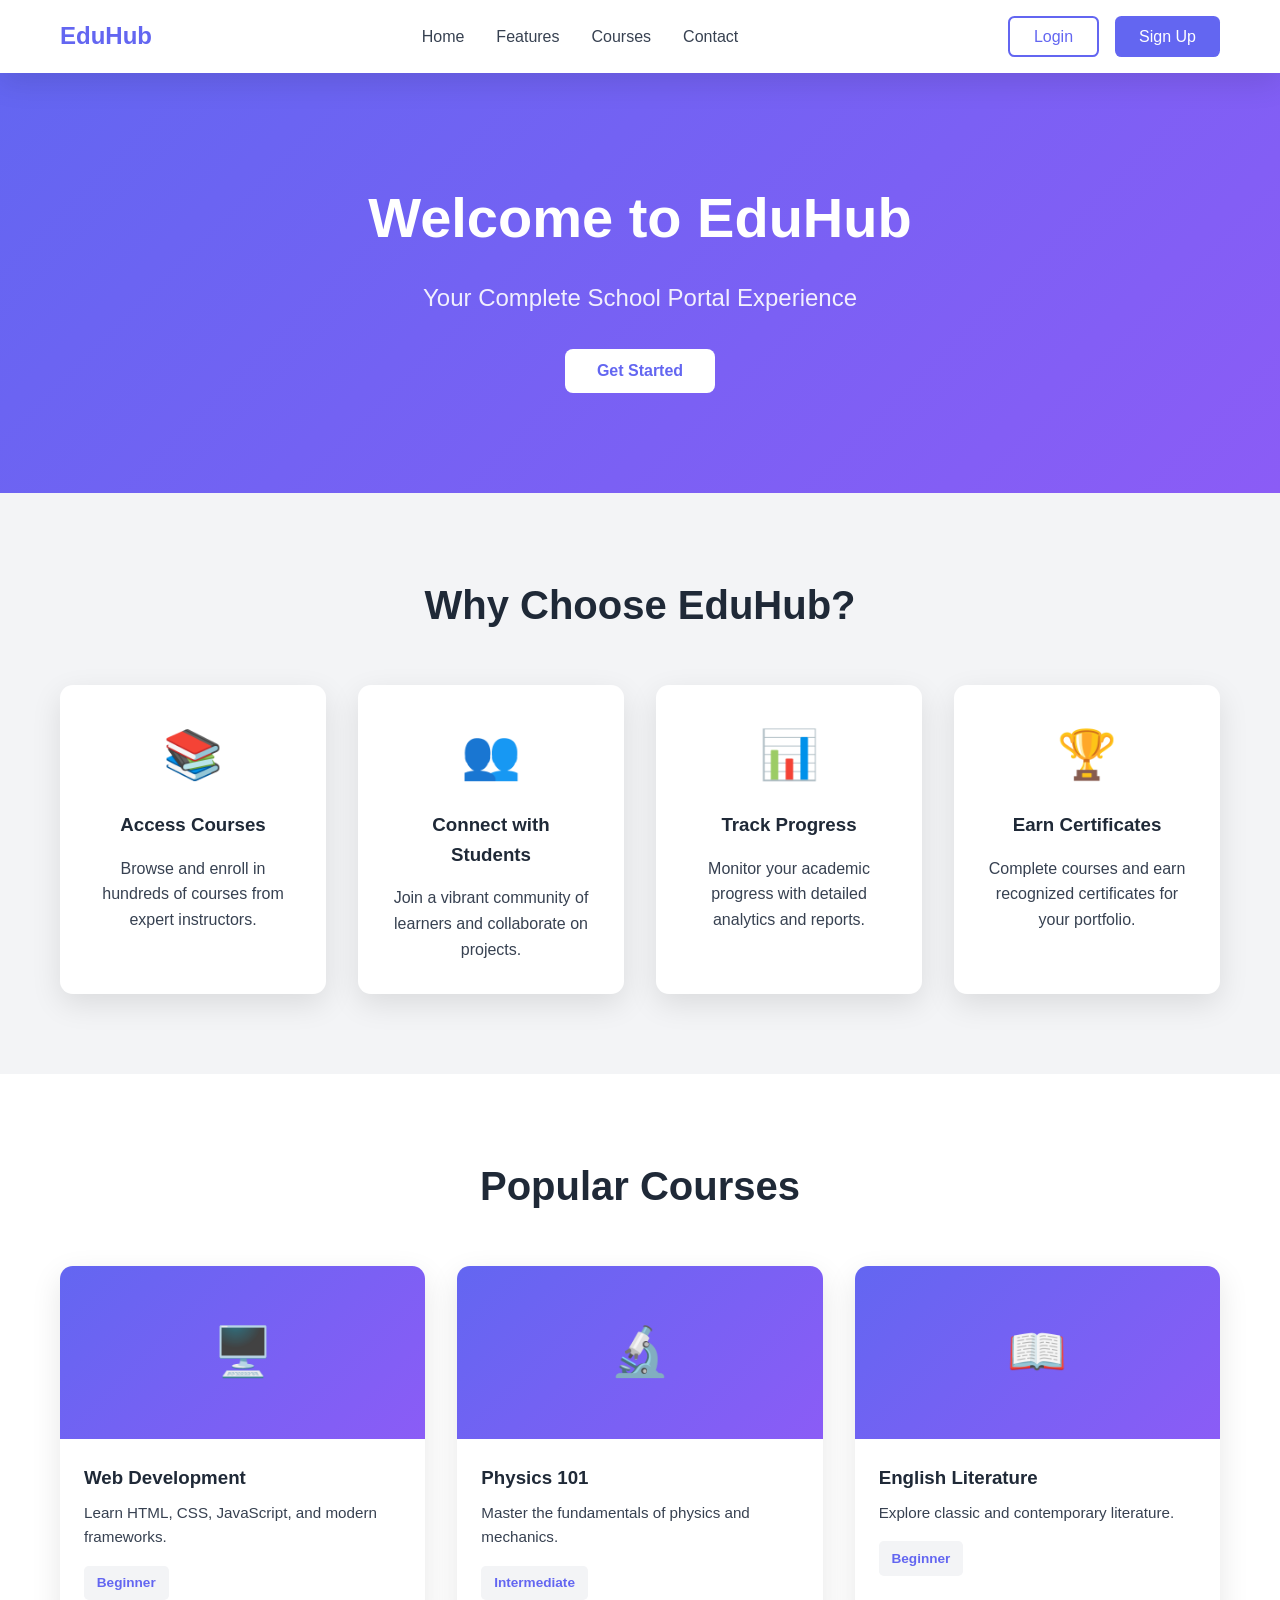
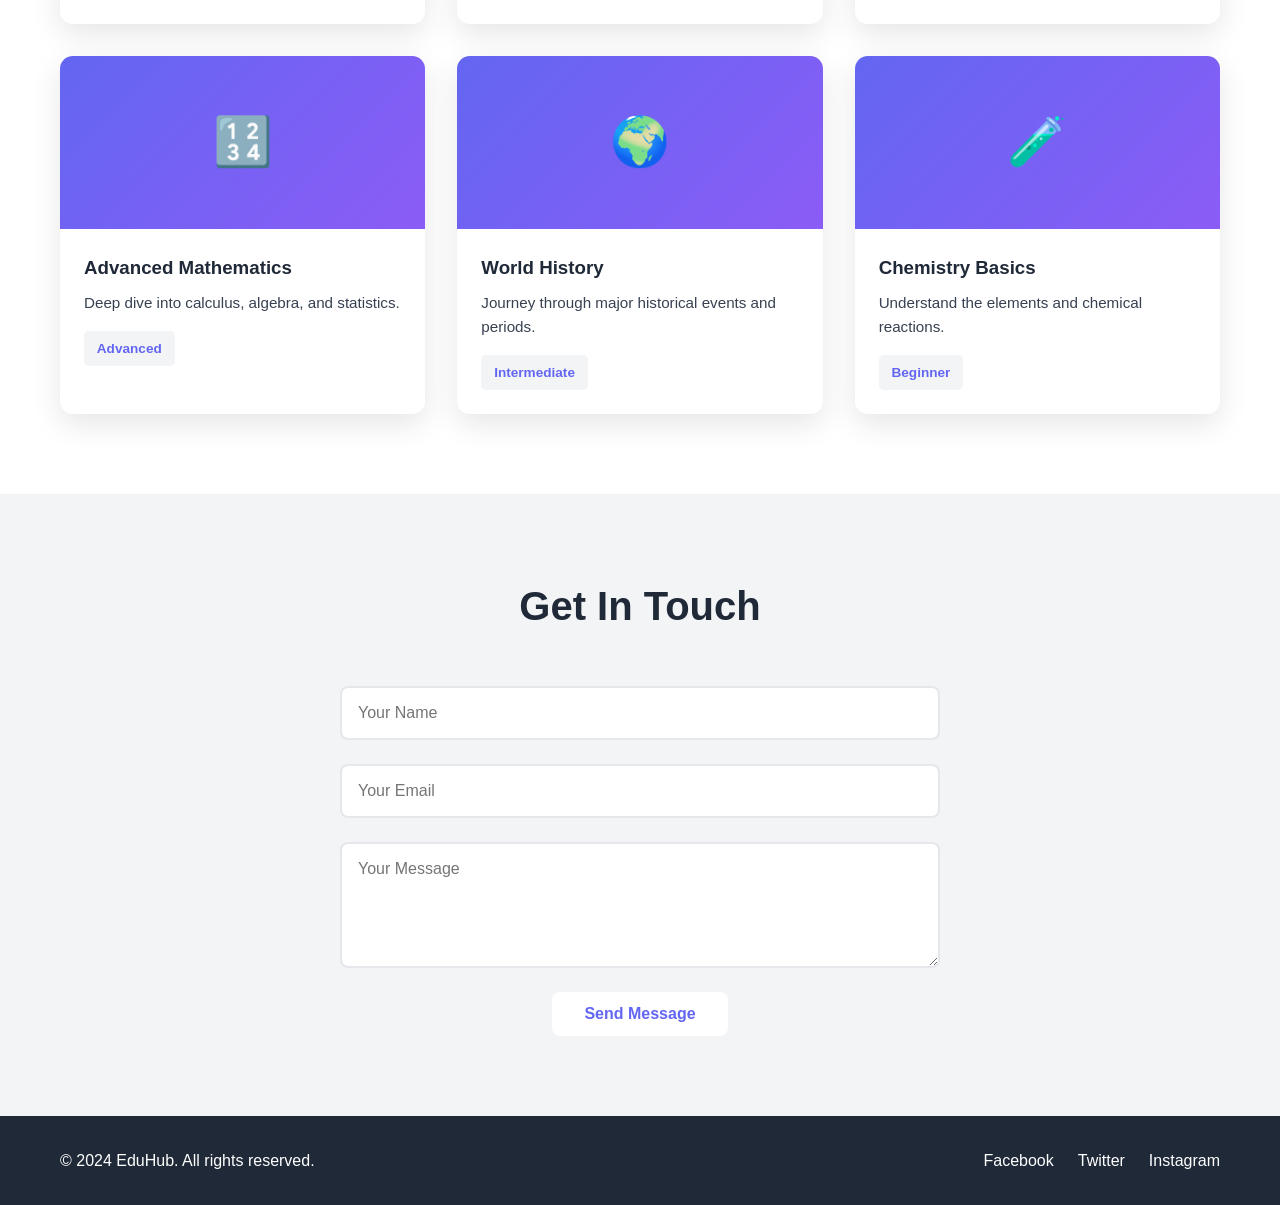
==== index.html @ 23c024c0 "Add school portal landing page with HTML, CSS, and documentation" ====
<!DOCTYPE html>
<html lang="en">
<head>
    <meta charset="UTF-8">
    <meta name="viewport" content="width=device-width, initial-scale=1.0">
    <title>EduHub - School Portal</title>
    <link rel="stylesheet" href="styles.css">
</head>
<body>
    <!-- Navigation -->
    <nav class="navbar">
        <div class="container">
            <div class="nav-brand">EduHub</div>
            <ul class="nav-links">
                <li><a href="#home">Home</a></li>
                <li><a href="#features">Features</a></li>
                <li><a href="#courses">Courses</a></li>
                <li><a href="#contact">Contact</a></li>
            </ul>
            <div class="nav-buttons">
                <button class="btn-login">Login</button>
                <button class="btn-signup">Sign Up</button>
            </div>
        </div>
    </nav>

    <!-- Hero Section -->
    <section id="home" class="hero">
        <div class="hero-content">
            <h1>Welcome to EduHub</h1>
            <p>Your Complete School Portal Experience</p>
            <button class="btn-primary">Get Started</button>
        </div>
    </section>

    <!-- Features Section -->
    <section id="features" class="features">
        <div class="container">
            <h2>Why Choose EduHub?</h2>
            <div class="features-grid">
                <div class="feature-card">
                    <div class="feature-icon">📚</div>
                    <h3>Access Courses</h3>
                    <p>Browse and enroll in hundreds of courses from expert instructors.</p>
                </div>
                <div class="feature-card">
                    <div class="feature-icon">👥</div>
                    <h3>Connect with Students</h3>
                    <p>Join a vibrant community of learners and collaborate on projects.</p>
                </div>
                <div class="feature-card">
                    <div class="feature-icon">📊</div>
                    <h3>Track Progress</h3>
                    <p>Monitor your academic progress with detailed analytics and reports.</p>
                </div>
                <div class="feature-card">
                    <div class="feature-icon">🏆</div>
                    <h3>Earn Certificates</h3>
                    <p>Complete courses and earn recognized certificates for your portfolio.</p>
                </div>
            </div>
        </div>
    </section>

    <!-- Courses Section -->
    <section id="courses" class="courses">
        <div class="container">
            <h2>Popular Courses</h2>
            <div class="courses-grid">
                <div class="course-card">
                    <div class="course-image">🖥️</div>
                    <h3>Web Development</h3>
                    <p>Learn HTML, CSS, JavaScript, and modern frameworks.</p>
                    <span class="course-badge">Beginner</span>
                </div>
                <div class="course-card">
                    <div class="course-image">🔬</div>
                    <h3>Physics 101</h3>
                    <p>Master the fundamentals of physics and mechanics.</p>
                    <span class="course-badge">Intermediate</span>
                </div>
                <div class="course-card">
                    <div class="course-image">📖</div>
                    <h3>English Literature</h3>
                    <p>Explore classic and contemporary literature.</p>
                    <span class="course-badge">Beginner</span>
                </div>
                <div class="course-card">
                    <div class="course-image">🔢</div>
                    <h3>Advanced Mathematics</h3>
                    <p>Deep dive into calculus, algebra, and statistics.</p>
                    <span class="course-badge">Advanced</span>
                </div>
                <div class="course-card">
                    <div class="course-image">🌍</div>
                    <h3>World History</h3>
                    <p>Journey through major historical events and periods.</p>
                    <span class="course-badge">Intermediate</span>
                </div>
                <div class="course-card">
                    <div class="course-image">🧪</div>
                    <h3>Chemistry Basics</h3>
                    <p>Understand the elements and chemical reactions.</p>
                    <span class="course-badge">Beginner</span>
                </div>
            </div>
        </div>
    </section>

    <!-- Contact Section -->
    <section id="contact" class="contact">
        <div class="container">
            <h2>Get In Touch</h2>
            <form class="contact-form">
                <input type="text" placeholder="Your Name" required>
                <input type="email" placeholder="Your Email" required>
                <textarea placeholder="Your Message" rows="5" required></textarea>
                <button type="submit" class="btn-primary">Send Message</button>
            </form>
        </div>
    </section>

    <!-- Footer -->
    <footer class="footer">
        <div class="container">
            <p>&copy; 2024 EduHub. All rights reserved.</p>
            <div class="social-links">
                <a href="#">Facebook</a>
                <a href="#">Twitter</a>
                <a href="#">Instagram</a>
            </div>
        </div>
    </footer>

    <script src="script.js"></script>
</body>
</html>
---- styles.css ----
* {
    margin: 0;
    padding: 0;
    box-sizing: border-box;
}

:root {
    --primary-color: #6366f1;
    --secondary-color: #8b5cf6;
    --dark-color: #1f2937;
    --light-color: #f3f4f6;
    --text-color: #374151;
    --border-color: #e5e7eb;
    --shadow: 0 10px 30px rgba(0, 0, 0, 0.1);
}

body {
    font-family: 'Segoe UI', Tahoma, Geneva, Verdana, sans-serif;
    line-height: 1.6;
    color: var(--text-color);
}

.container {
    max-width: 1200px;
    margin: 0 auto;
    padding: 0 20px;
}

/* Navigation */
.navbar {
    background: white;
    box-shadow: var(--shadow);
    position: sticky;
    top: 0;
    z-index: 100;
}

.navbar .container {
    display: flex;
    justify-content: space-between;
    align-items: center;
    padding: 1rem 20px;
}

.nav-brand {
    font-size: 1.5rem;
    font-weight: bold;
    color: var(--primary-color);
}

.nav-links {
    display: flex;
    list-style: none;
    gap: 2rem;
}

.nav-links a {
    text-decoration: none;
    color: var(--text-color);
    transition: color 0.3s;
}

.nav-links a:hover {
    color: var(--primary-color);
}

.nav-buttons {
    display: flex;
    gap: 1rem;
}

.btn-login, .btn-signup {
    padding: 0.6rem 1.5rem;
    border: none;
    border-radius: 0.4rem;
    cursor: pointer;
    font-size: 1rem;
    transition: all 0.3s;
}

.btn-login {
    background: transparent;
    color: var(--primary-color);
    border: 2px solid var(--primary-color);
}

.btn-login:hover {
    background: var(--primary-color);
    color: white;
}

.btn-signup {
    background: var(--primary-color);
    color: white;
}

.btn-signup:hover {
    background: var(--secondary-color);
}

/* Hero Section */
.hero {
    background: linear-gradient(135deg, var(--primary-color) 0%, var(--secondary-color) 100%);
    color: white;
    text-align: center;
    padding: 100px 20px;
}

.hero-content {
    max-width: 600px;
    margin: 0 auto;
}

.hero h1 {
    font-size: 3.5rem;
    margin-bottom: 1rem;
    font-weight: bold;
}

.hero p {
    font-size: 1.5rem;
    margin-bottom: 2rem;
    opacity: 0.9;
}

/* Buttons */
.btn-primary {
    background: white;
    color: var(--primary-color);
    padding: 0.8rem 2rem;
    border: none;
    border-radius: 0.5rem;
    font-size: 1rem;
    font-weight: bold;
    cursor: pointer;
    transition: all 0.3s;
}

.btn-primary:hover {
    transform: translateY(-3px);
    box-shadow: 0 10px 20px rgba(0, 0, 0, 0.2);
}

/* Features Section */
.features {
    padding: 80px 20px;
    background: var(--light-color);
}

.features h2 {
    text-align: center;
    font-size: 2.5rem;
    margin-bottom: 3rem;
    color: var(--dark-color);
}

.features-grid {
    display: grid;
    grid-template-columns: repeat(auto-fit, minmax(250px, 1fr));
    gap: 2rem;
}

.feature-card {
    background: white;
    padding: 2rem;
    border-radius: 0.8rem;
    text-align: center;
    box-shadow: var(--shadow);
    transition: transform 0.3s;
}

.feature-card:hover {
    transform: translateY(-10px);
}

.feature-icon {
    font-size: 3rem;
    margin-bottom: 1rem;
}

.feature-card h3 {
    margin-bottom: 1rem;
    color: var(--dark-color);
}

/* Courses Section */
.courses {
    padding: 80px 20px;
}

.courses h2 {
    text-align: center;
    font-size: 2.5rem;
    margin-bottom: 3rem;
    color: var(--dark-color);
}

.courses-grid {
    display: grid;
    grid-template-columns: repeat(auto-fit, minmax(280px, 1fr));
    gap: 2rem;
}

.course-card {
    background: white;
    border-radius: 0.8rem;
    overflow: hidden;
    box-shadow: var(--shadow);
    transition: all 0.3s;
}

.course-card:hover {
    transform: translateY(-10px);
    box-shadow: 0 20px 40px rgba(0, 0, 0, 0.15);
}

.course-image {
    background: linear-gradient(135deg, var(--primary-color) 0%, var(--secondary-color) 100%);
    color: white;
    font-size: 3rem;
    padding: 3rem;
    text-align: center;
}

.course-card h3 {
    padding: 1.5rem 1.5rem 0.5rem;
    color: var(--dark-color);
}

.course-card p {
    padding: 0 1.5rem;
    font-size: 0.95rem;
    margin-bottom: 1rem;
}

.course-badge {
    display: inline-block;
    margin: 0 1.5rem 1.5rem;
    padding: 0.4rem 0.8rem;
    background: var(--light-color);
    color: var(--primary-color);
    border-radius: 0.3rem;
    font-size: 0.85rem;
    font-weight: bold;
}

/* Contact Section */
.contact {
    padding: 80px 20px;
    background: var(--light-color);
}

.contact h2 {
    text-align: center;
    font-size: 2.5rem;
    margin-bottom: 3rem;
    color: var(--dark-color);
}

.contact-form {
    max-width: 600px;
    margin: 0 auto;
    display: flex;
    flex-direction: column;
    gap: 1.5rem;
}

.contact-form input,
.contact-form textarea {
    padding: 1rem;
    border: 2px solid var(--border-color);
    border-radius: 0.5rem;
    font-family: inherit;
    font-size: 1rem;
    transition: border-color 0.3s;
}

.contact-form input:focus,
.contact-form textarea:focus {
    outline: none;
    border-color: var(--primary-color);
}

.contact-form button {
    align-self: center;
}

/* Footer */
.footer {
    background: var(--dark-color);
    color: white;
    padding: 2rem 20px;
    text-align: center;
}

.footer .container {
    display: flex;
    justify-content: space-between;
    align-items: center;
    flex-wrap: wrap;
    gap: 1rem;
}

.social-links {
    display: flex;
    gap: 1.5rem;
}

.social-links a {
    color: white;
    text-decoration: none;
    transition: color 0.3s;
}

.social-links a:hover {
    color: var(--primary-color);
}

/* Responsive Design */
@media (max-width: 768px) {
    .nav-links {
        gap: 1rem;
        font-size: 0.9rem;
    }

    .hero h1 {
        font-size: 2rem;
    }

    .hero p {
        font-size: 1.1rem;
    }

    .features h2,
    .courses h2,
    .contact h2 {
        font-size: 1.8rem;
    }

    .features-grid,
    .courses-grid {
        grid-template-columns: 1fr;
    }

    .footer .container {
        flex-direction: column;
    }
}

@media (max-width: 480px) {
    .nav-links {
        display: none;
    }

    .nav-buttons {
        flex-direction: column;
        gap: 0.5rem;
    }

    .btn-login,
    .btn-signup {
        padding: 0.5rem 1rem;
        font-size: 0.9rem;
    }

    .hero h1 {
        font-size: 1.5rem;
    }

    .hero p {
        font-size: 1rem;
    }

    .hero {
        padding: 50px 20px;
    }
}
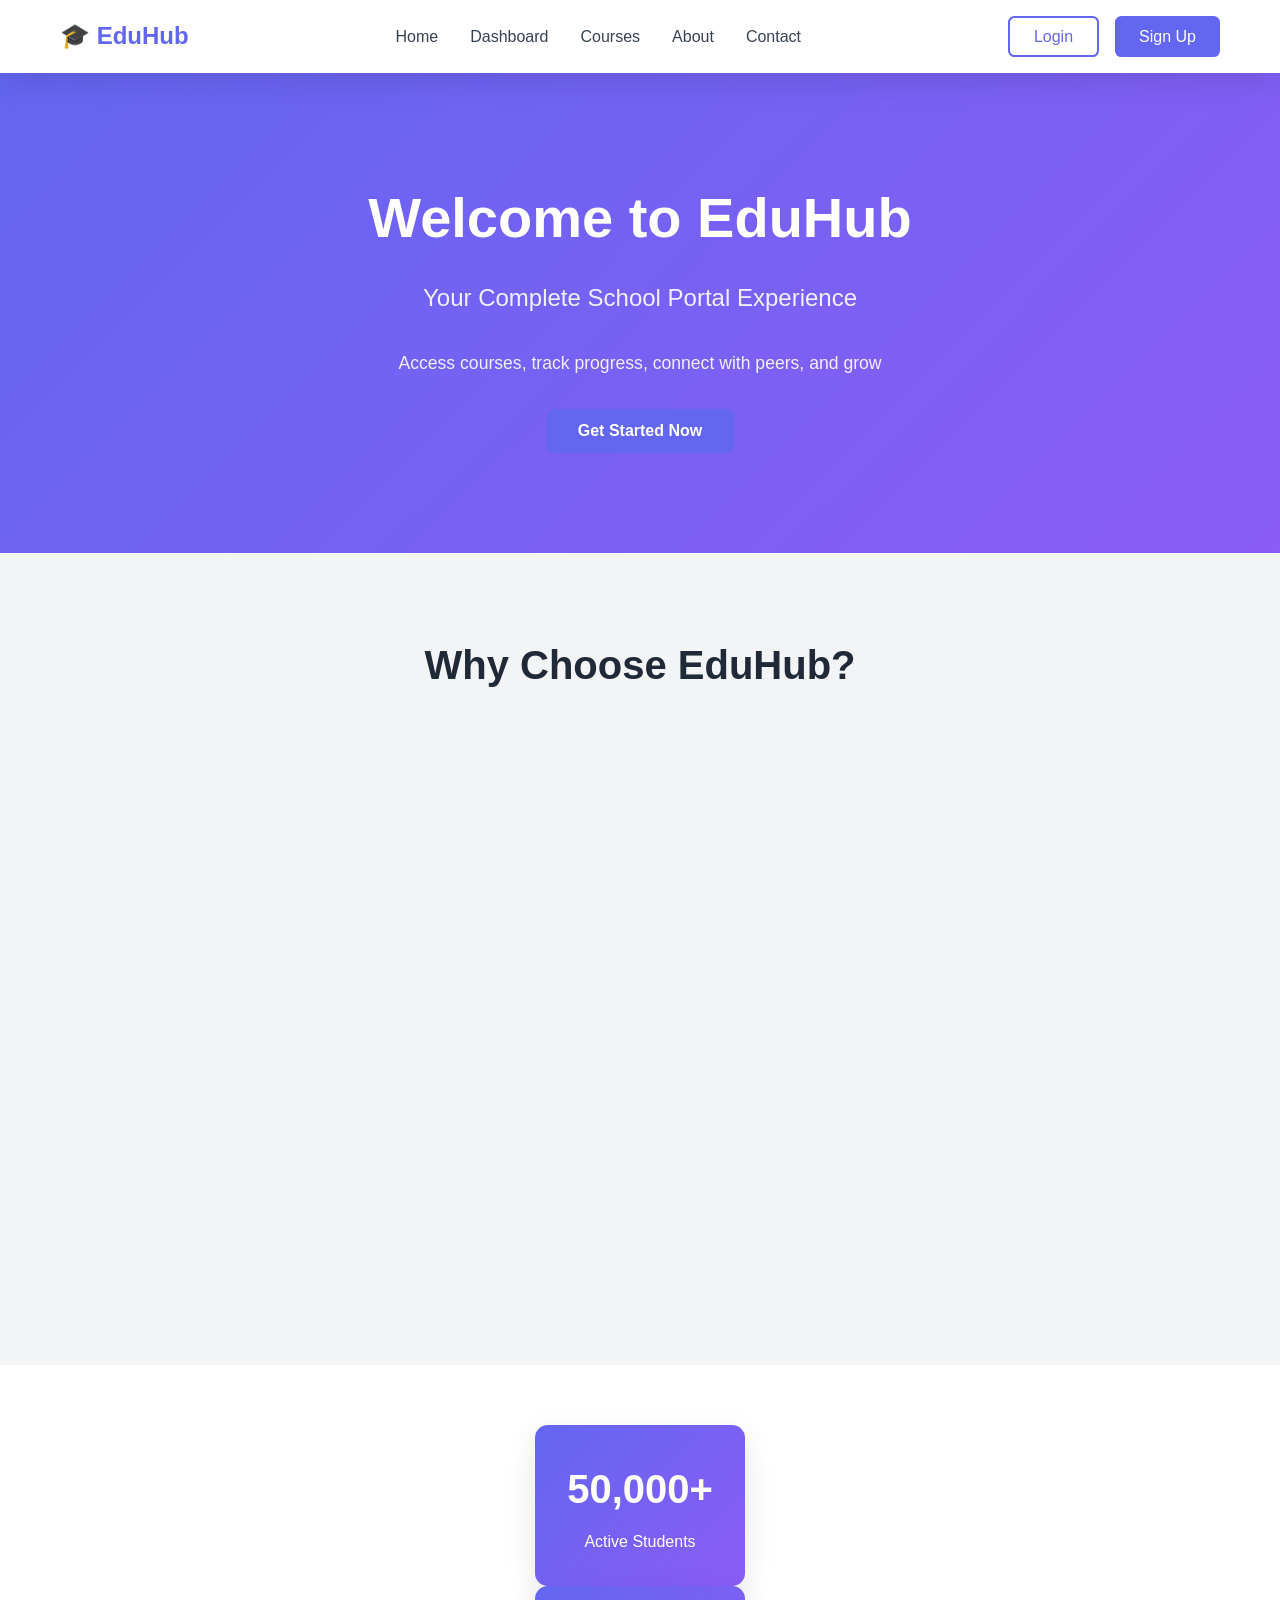
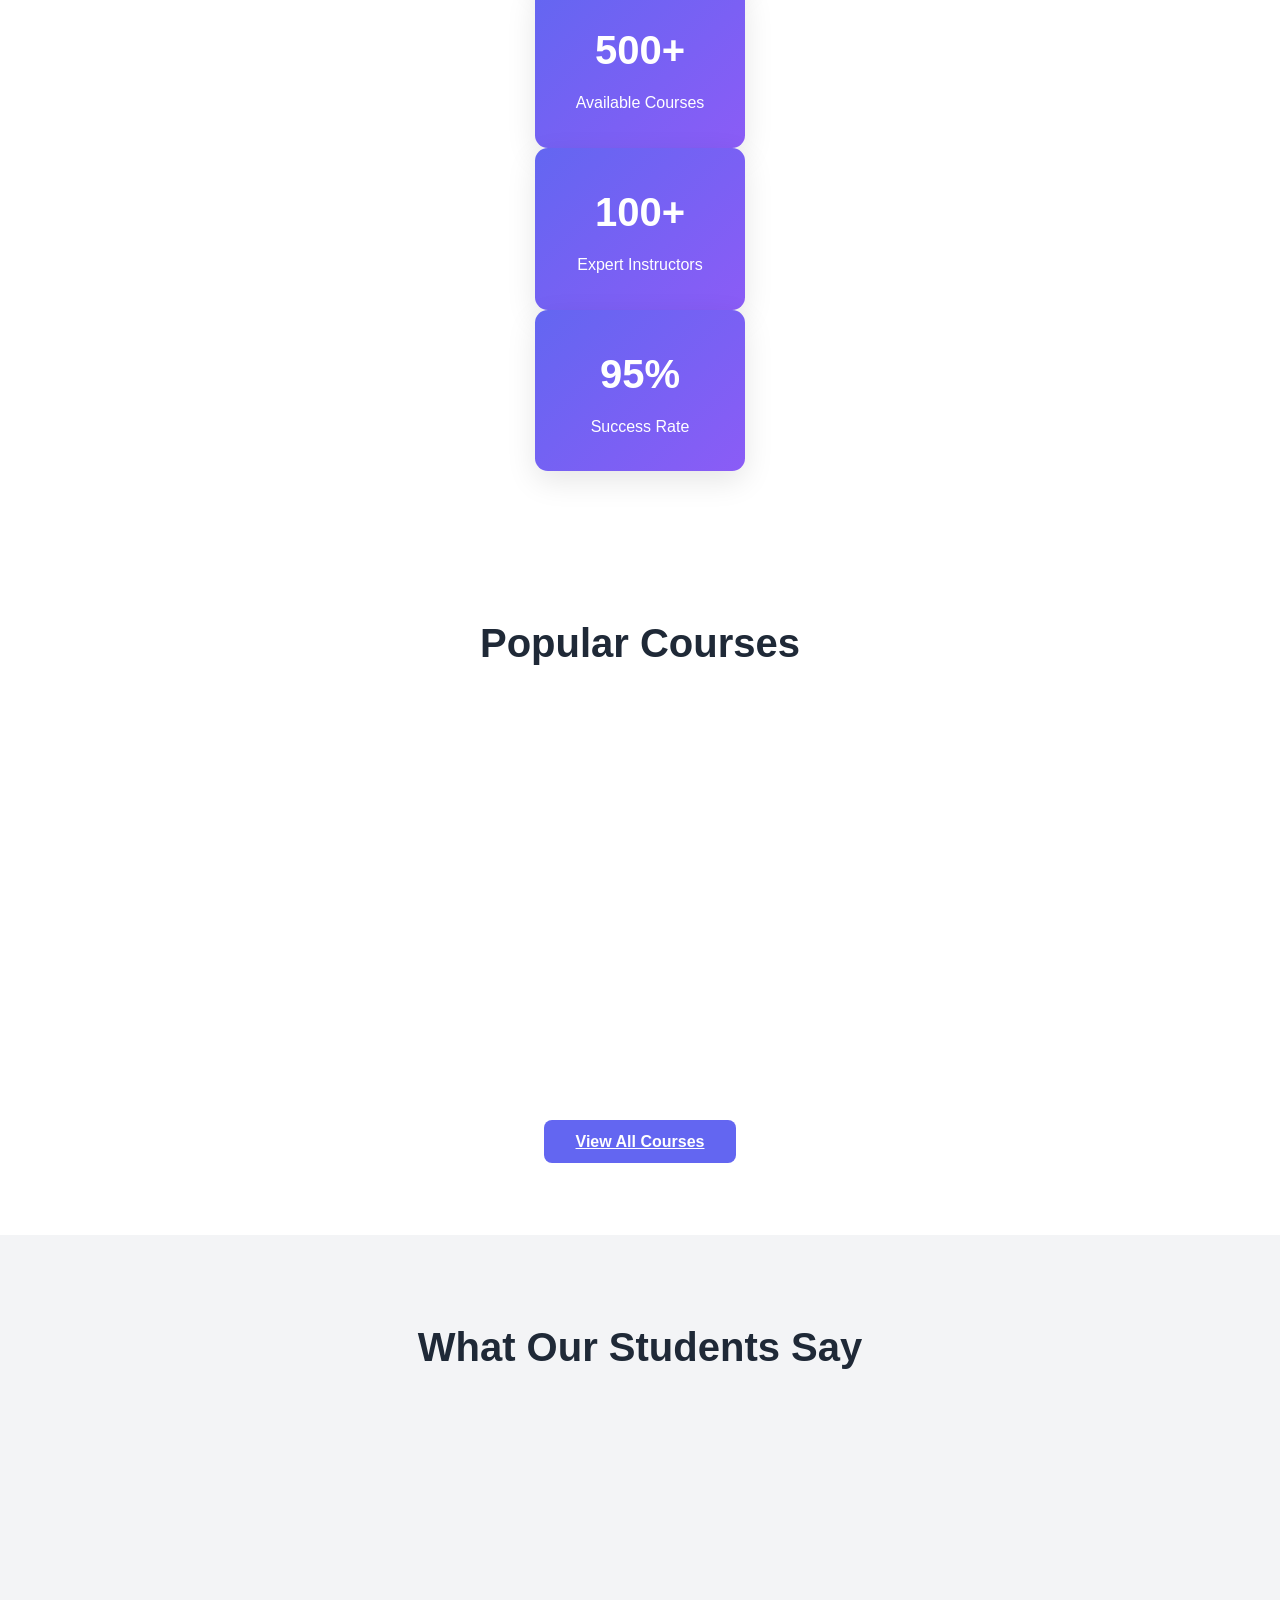
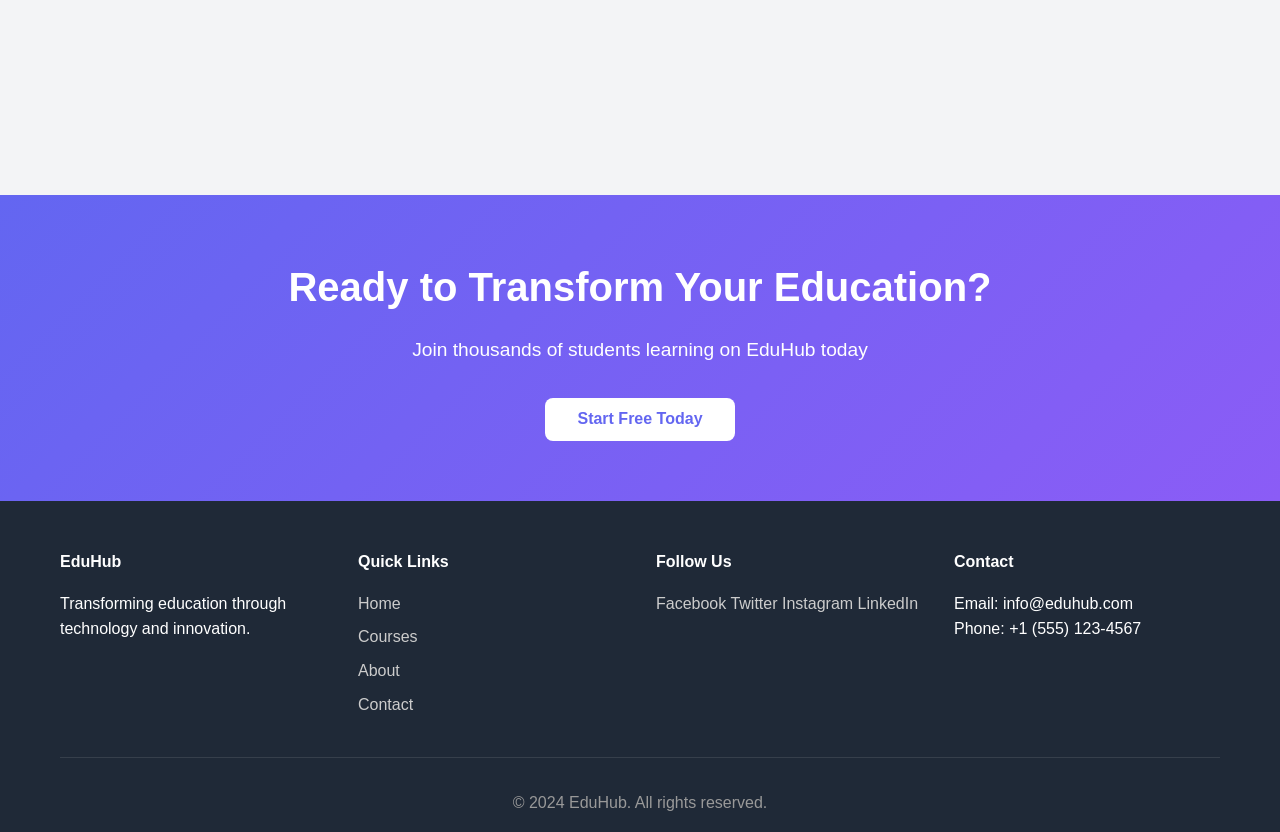
==== commit 5273ea8b: "Complete school portal system with all pages and features" ====
--- a/index.html
+++ b/index.html
@@ -3,54 +3,56 @@
 <head>
     <meta charset="UTF-8">
     <meta name="viewport" content="width=device-width, initial-scale=1.0">
-    <title>EduHub - School Portal</title>
+    <title>EduHub - Complete School Portal</title>
     <link rel="stylesheet" href="styles.css">
 </head>
 <body>
     <!-- Navigation -->
     <nav class="navbar">
         <div class="container">
-            <div class="nav-brand">EduHub</div>
+            <div class="nav-brand">🎓 EduHub</div>
             <ul class="nav-links">
-                <li><a href="#home">Home</a></li>
-                <li><a href="#features">Features</a></li>
-                <li><a href="#courses">Courses</a></li>
-                <li><a href="#contact">Contact</a></li>
+                <li><a href="index.html">Home</a></li>
+                <li><a href="dashboard.html">Dashboard</a></li>
+                <li><a href="courses.html">Courses</a></li>
+                <li><a href="about.html">About</a></li>
+                <li><a href="contact.html">Contact</a></li>
             </ul>
             <div class="nav-buttons">
-                <button class="btn-login">Login</button>
-                <button class="btn-signup">Sign Up</button>
+                <button class="btn-login" onclick="openModal('loginModal')">Login</button>
+                <button class="btn-signup" onclick="openModal('signupModal')">Sign Up</button>
             </div>
         </div>
     </nav>
 
     <!-- Hero Section -->
-    <section id="home" class="hero">
+    <section class="hero">
         <div class="hero-content">
             <h1>Welcome to EduHub</h1>
             <p>Your Complete School Portal Experience</p>
-            <button class="btn-primary">Get Started</button>
+            <p class="hero-subtitle">Access courses, track progress, connect with peers, and grow</p>
+            <button class="btn-primary" onclick="openModal('signupModal')">Get Started Now</button>
         </div>
     </section>
 
     <!-- Features Section -->
-    <section id="features" class="features">
+    <section class="features">
         <div class="container">
             <h2>Why Choose EduHub?</h2>
             <div class="features-grid">
                 <div class="feature-card">
                     <div class="feature-icon">📚</div>
-                    <h3>Access Courses</h3>
-                    <p>Browse and enroll in hundreds of courses from expert instructors.</p>
+                    <h3>Extensive Courses</h3>
+                    <p>Access 500+ courses from expert instructors across all subjects.</p>
                 </div>
                 <div class="feature-card">
                     <div class="feature-icon">👥</div>
-                    <h3>Connect with Students</h3>
-                    <p>Join a vibrant community of learners and collaborate on projects.</p>
+                    <h3>Community Learning</h3>
+                    <p>Connect with thousands of students and collaborate on projects.</p>
                 </div>
                 <div class="feature-card">
                     <div class="feature-icon">📊</div>
-                    <h3>Track Progress</h3>
+                    <h3>Progress Tracking</h3>
                     <p>Monitor your academic progress with detailed analytics and reports.</p>
                 </div>
                 <div class="feature-card">
@@ -58,79 +60,209 @@
                     <h3>Earn Certificates</h3>
                     <p>Complete courses and earn recognized certificates for your portfolio.</p>
                 </div>
-            </div>
-        </div>
-    </section>
-
-    <!-- Courses Section -->
-    <section id="courses" class="courses">
+                <div class="feature-card">
+                    <div class="feature-icon">⏰</div>
+                    <h3>Flexible Schedule</h3>
+                    <p>Learn at your own pace with 24/7 access to all materials.</p>
+                </div>
+                <div class="feature-card">
+                    <div class="feature-icon">🎯</div>
+                    <h3>Personalized Path</h3>
+                    <p>AI-powered recommendations based on your learning goals.</p>
+                </div>
+            </div>
+        </div>
+    </section>
+
+    <!-- Stats Section -->
+    <section class="stats">
+        <div class="container">
+            <div class="stat-card">
+                <h3>50,000+</h3>
+                <p>Active Students</p>
+            </div>
+            <div class="stat-card">
+                <h3>500+</h3>
+                <p>Available Courses</p>
+            </div>
+            <div class="stat-card">
+                <h3>100+</h3>
+                <p>Expert Instructors</p>
+            </div>
+            <div class="stat-card">
+                <h3>95%</h3>
+                <p>Success Rate</p>
+            </div>
+        </div>
+    </section>
+
+    <!-- Popular Courses Preview -->
+    <section class="courses-preview">
         <div class="container">
             <h2>Popular Courses</h2>
             <div class="courses-grid">
                 <div class="course-card">
                     <div class="course-image">🖥️</div>
                     <h3>Web Development</h3>
-                    <p>Learn HTML, CSS, JavaScript, and modern frameworks.</p>
-                    <span class="course-badge">Beginner</span>
+                    <p>Learn HTML, CSS, JavaScript, React, and Node.js</p>
+                    <div class="course-footer">
+                        <span class="course-badge">Beginner</span>
+                        <span class="course-students">2.5k students</span>
+                    </div>
                 </div>
                 <div class="course-card">
                     <div class="course-image">🔬</div>
                     <h3>Physics 101</h3>
-                    <p>Master the fundamentals of physics and mechanics.</p>
-                    <span class="course-badge">Intermediate</span>
+                    <p>Master fundamentals of physics and mechanics</p>
+                    <div class="course-footer">
+                        <span class="course-badge">Intermediate</span>
+                        <span class="course-students">1.8k students</span>
+                    </div>
                 </div>
                 <div class="course-card">
                     <div class="course-image">📖</div>
                     <h3>English Literature</h3>
-                    <p>Explore classic and contemporary literature.</p>
-                    <span class="course-badge">Beginner</span>
+                    <p>Explore classic and contemporary literature</p>
+                    <div class="course-footer">
+                        <span class="course-badge">Beginner</span>
+                        <span class="course-students">3.2k students</span>
+                    </div>
                 </div>
                 <div class="course-card">
                     <div class="course-image">🔢</div>
                     <h3>Advanced Mathematics</h3>
-                    <p>Deep dive into calculus, algebra, and statistics.</p>
-                    <span class="course-badge">Advanced</span>
-                </div>
-                <div class="course-card">
-                    <div class="course-image">🌍</div>
-                    <h3>World History</h3>
-                    <p>Journey through major historical events and periods.</p>
-                    <span class="course-badge">Intermediate</span>
-                </div>
-                <div class="course-card">
-                    <div class="course-image">🧪</div>
-                    <h3>Chemistry Basics</h3>
-                    <p>Understand the elements and chemical reactions.</p>
-                    <span class="course-badge">Beginner</span>
-                </div>
-            </div>
-        </div>
-    </section>
-
-    <!-- Contact Section -->
-    <section id="contact" class="contact">
-        <div class="container">
-            <h2>Get In Touch</h2>
-            <form class="contact-form">
-                <input type="text" placeholder="Your Name" required>
-                <input type="email" placeholder="Your Email" required>
-                <textarea placeholder="Your Message" rows="5" required></textarea>
-                <button type="submit" class="btn-primary">Send Message</button>
-            </form>
+                    <p>Deep dive into calculus, algebra, and statistics</p>
+                    <div class="course-footer">
+                        <span class="course-badge">Advanced</span>
+                        <span class="course-students">1.2k students</span>
+                    </div>
+                </div>
+            </div>
+            <div class="text-center">
+                <a href="courses.html" class="btn-primary">View All Courses</a>
+            </div>
+        </div>
+    </section>
+
+    <!-- Testimonials -->
+    <section class="testimonials">
+        <div class="container">
+            <h2>What Our Students Say</h2>
+            <div class="testimonials-grid">
+                <div class="testimonial-card">
+                    <div class="stars">⭐⭐⭐⭐⭐</div>
+                    <p>"EduHub completely transformed my learning experience. The courses are comprehensive and the community is incredibly supportive!"</p>
+                    <div class="testimonial-author">
+                        <div class="author-avatar">👨‍🎓</div>
+                        <div>
+                            <h4>John Smith</h4>
+                            <p>Computer Science Student</p>
+                        </div>
+                    </div>
+                </div>
+                <div class="testimonial-card">
+                    <div class="stars">⭐⭐⭐⭐⭐</div>
+                    <p>"The instructors are experts in their field. I learned more in 3 months here than I did in a whole year elsewhere."</p>
+                    <div class="testimonial-author">
+                        <div class="author-avatar">👩‍🎓</div>
+                        <div>
+                            <h4>Sarah Johnson</h4>
+                            <p>Mathematics Student</p>
+                        </div>
+                    </div>
+                </div>
+                <div class="testimonial-card">
+                    <div class="stars">⭐⭐⭐⭐⭐</div>
+                    <p>"Best investment I made in my education. The certificate helped me get my dream job!"</p>
+                    <div class="testimonial-author">
+                        <div class="author-avatar">👨‍💼</div>
+                        <div>
+                            <h4>Mike Davis</h4>
+                            <p>Recent Graduate</p>
+                        </div>
+                    </div>
+                </div>
+            </div>
+        </div>
+    </section>
+
+    <!-- CTA Section -->
+    <section class="cta">
+        <div class="container">
+            <h2>Ready to Transform Your Education?</h2>
+            <p>Join thousands of students learning on EduHub today</p>
+            <button class="btn-primary" onclick="openModal('signupModal')">Start Free Today</button>
         </div>
     </section>
 
     <!-- Footer -->
     <footer class="footer">
         <div class="container">
-            <p>&copy; 2024 EduHub. All rights reserved.</p>
-            <div class="social-links">
-                <a href="#">Facebook</a>
-                <a href="#">Twitter</a>
-                <a href="#">Instagram</a>
+            <div class="footer-content">
+                <div class="footer-section">
+                    <h4>EduHub</h4>
+                    <p>Transforming education through technology and innovation.</p>
+                </div>
+                <div class="footer-section">
+                    <h4>Quick Links</h4>
+                    <ul>
+                        <li><a href="index.html">Home</a></li>
+                        <li><a href="courses.html">Courses</a></li>
+                        <li><a href="about.html">About</a></li>
+                        <li><a href="contact.html">Contact</a></li>
+                    </ul>
+                </div>
+                <div class="footer-section">
+                    <h4>Follow Us</h4>
+                    <div class="social-links">
+                        <a href="#">Facebook</a>
+                        <a href="#">Twitter</a>
+                        <a href="#">Instagram</a>
+                        <a href="#">LinkedIn</a>
+                    </div>
+                </div>
+                <div class="footer-section">
+                    <h4>Contact</h4>
+                    <p>Email: info@eduhub.com</p>
+                    <p>Phone: +1 (555) 123-4567</p>
+                </div>
+            </div>
+            <div class="footer-bottom">
+                <p>&copy; 2024 EduHub. All rights reserved.</p>
             </div>
         </div>
     </footer>
+
+    <!-- Login Modal -->
+    <div id="loginModal" class="modal">
+        <div class="modal-content">
+            <span class="close" onclick="closeModal('loginModal')">&times;</span>
+            <h2>Student Login</h2>
+            <form id="loginForm">
+                <input type="email" placeholder="Email Address" required>
+                <input type="password" placeholder="Password" required>
+                <button type="submit" class="btn-primary">Login</button>
+            </form>
+            <p>Don't have an account? <a href="#" onclick="switchModal('loginModal', 'signupModal')">Sign up here</a></p>
+        </div>
+    </div>
+
+    <!-- Signup Modal -->
+    <div id="signupModal" class="modal">
+        <div class="modal-content">
+            <span class="close" onclick="closeModal('signupModal')">&times;</span>
+            <h2>Create Your Account</h2>
+            <form id="signupForm">
+                <input type="text" placeholder="Full Name" required>
+                <input type="email" placeholder="Email Address" required>
+                <input type="password" placeholder="Password" required>
+                <input type="password" placeholder="Confirm Password" required>
+                <label><input type="checkbox" required> I agree to the Terms & Conditions</label>
+                <button type="submit" class="btn-primary">Sign Up</button>
+            </form>
+            <p>Already have an account? <a href="#" onclick="switchModal('signupModal', 'loginModal')">Login here</a></p>
+        </div>
+    </div>
 
     <script src="script.js"></script>
 </body>
--- a/styles.css
+++ b/styles.css
@@ -1,9 +1,3 @@
-* {
-    margin: 0;
-    padding: 0;
-    box-sizing: border-box;
-}
-
 :root {
     --primary-color: #6366f1;
     --secondary-color: #8b5cf6;
@@ -12,12 +6,22 @@
     --text-color: #374151;
     --border-color: #e5e7eb;
     --shadow: 0 10px 30px rgba(0, 0, 0, 0.1);
+    --success-color: #10b981;
+    --warning-color: #f59e0b;
+    --danger-color: #ef4444;
+}
+
+* {
+    margin: 0;
+    padding: 0;
+    box-sizing: border-box;
 }
 
 body {
     font-family: 'Segoe UI', Tahoma, Geneva, Verdana, sans-serif;
     line-height: 1.6;
     color: var(--text-color);
+    background: #ffffff;
 }
 
 .container {
@@ -26,6 +30,10 @@
     padding: 0 20px;
 }
 
+.text-center {
+    text-align: center;
+}
+
 /* Navigation */
 .navbar {
     background: white;
@@ -58,9 +66,11 @@
     text-decoration: none;
     color: var(--text-color);
     transition: color 0.3s;
-}
-
-.nav-links a:hover {
+    font-weight: 500;
+}
+
+.nav-links a:hover,
+.nav-links a.active {
     color: var(--primary-color);
 }
 
@@ -69,13 +79,14 @@
     gap: 1rem;
 }
 
-.btn-login, .btn-signup {
+.btn-login, .btn-signup, .btn-logout {
     padding: 0.6rem 1.5rem;
     border: none;
     border-radius: 0.4rem;
     cursor: pointer;
     font-size: 1rem;
     transition: all 0.3s;
+    font-weight: 500;
 }
 
 .btn-login {
@@ -89,44 +100,19 @@
     color: white;
 }
 
-.btn-signup {
+.btn-signup, .btn-logout {
     background: var(--primary-color);
     color: white;
 }
 
-.btn-signup:hover {
+.btn-signup:hover, .btn-logout:hover {
     background: var(--secondary-color);
-}
-
-/* Hero Section */
-.hero {
-    background: linear-gradient(135deg, var(--primary-color) 0%, var(--secondary-color) 100%);
-    color: white;
-    text-align: center;
-    padding: 100px 20px;
-}
-
-.hero-content {
-    max-width: 600px;
-    margin: 0 auto;
-}
-
-.hero h1 {
-    font-size: 3.5rem;
-    margin-bottom: 1rem;
-    font-weight: bold;
-}
-
-.hero p {
-    font-size: 1.5rem;
-    margin-bottom: 2rem;
-    opacity: 0.9;
 }
 
 /* Buttons */
 .btn-primary {
-    background: white;
-    color: var(--primary-color);
+    background: var(--primary-color);
+    color: white;
     padding: 0.8rem 2rem;
     border: none;
     border-radius: 0.5rem;
@@ -137,8 +123,56 @@
 }
 
 .btn-primary:hover {
+    background: var(--secondary-color);
     transform: translateY(-3px);
     box-shadow: 0 10px 20px rgba(0, 0, 0, 0.2);
+}
+
+.btn-secondary {
+    background: white;
+    color: var(--primary-color);
+    padding: 0.6rem 1.5rem;
+    border: 2px solid var(--primary-color);
+    border-radius: 0.5rem;
+    font-size: 0.95rem;
+    font-weight: 600;
+    cursor: pointer;
+    transition: all 0.3s;
+}
+
+.btn-secondary:hover {
+    background: var(--primary-color);
+    color: white;
+}
+
+/* Hero Section */
+.hero {
+    background: linear-gradient(135deg, var(--primary-color) 0%, var(--secondary-color) 100%);
+    color: white;
+    text-align: center;
+    padding: 100px 20px;
+}
+
+.hero-content {
+    max-width: 700px;
+    margin: 0 auto;
+}
+
+.hero h1 {
+    font-size: 3.5rem;
+    margin-bottom: 1rem;
+    font-weight: bold;
+}
+
+.hero p {
+    font-size: 1.5rem;
+    margin-bottom: 2rem;
+    opacity: 0.9;
+}
+
+.hero-subtitle {
+    font-size: 1.1rem !important;
+    margin-bottom: 2rem !important;
 }
 
 /* Features Section */
@@ -156,7 +190,7 @@
 
 .features-grid {
     display: grid;
-    grid-template-columns: repeat(auto-fit, minmax(250px, 1fr));
+    grid-template-columns: repeat(auto-fit, minmax(300px, 1fr));
     gap: 2rem;
 }
 
@@ -183,12 +217,35 @@
     color: var(--dark-color);
 }
 
+/* Stats Section */
+.stats {
+    padding: 60px 20px;
+    background: white;
+    display: grid;
+    grid-template-columns: repeat(auto-fit, minmax(200px, 1fr));
+    gap: 2rem;
+}
+
+.stat-card {
+    text-align: center;
+    padding: 2rem;
+    border-radius: 0.8rem;
+    background: linear-gradient(135deg, var(--primary-color) 0%, var(--secondary-color) 100%);
+    color: white;
+    box-shadow: var(--shadow);
+}
+
+.stat-card h3 {
+    font-size: 2.5rem;
+    margin-bottom: 0.5rem;
+}
+
 /* Courses Section */
-.courses {
+.courses-preview {
     padding: 80px 20px;
 }
 
-.courses h2 {
+.courses-preview h2 {
     text-align: center;
     font-size: 2.5rem;
     margin-bottom: 3rem;
@@ -197,8 +254,9 @@
 
 .courses-grid {
     display: grid;
-    grid-template-columns: repeat(auto-fit, minmax(280px, 1fr));
+    grid-template-columns: repeat(auto-fit, minmax(250px, 1fr));
     gap: 2rem;
+    margin-bottom: 3rem;
 }
 
 .course-card {
@@ -228,14 +286,19 @@
 }
 
 .course-card p {
-    padding: 0 1.5rem;
+    padding: 0 1.5rem 1rem;
     font-size: 0.95rem;
-    margin-bottom: 1rem;
+}
+
+.course-footer {
+    padding: 0 1.5rem 1.5rem;
+    display: flex;
+    justify-content: space-between;
+    align-items: center;
 }
 
 .course-badge {
     display: inline-block;
-    margin: 0 1.5rem 1.5rem;
     padding: 0.4rem 0.8rem;
     background: var(--light-color);
     color: var(--primary-color);
@@ -244,76 +307,951 @@
     font-weight: bold;
 }
 
-/* Contact Section */
-.contact {
+.course-students {
+    font-size: 0.85rem;
+    color: #999;
+}
+
+/* Testimonials */
+.testimonials {
     padding: 80px 20px;
     background: var(--light-color);
 }
 
-.contact h2 {
+.testimonials h2 {
     text-align: center;
     font-size: 2.5rem;
     margin-bottom: 3rem;
     color: var(--dark-color);
 }
 
-.contact-form {
-    max-width: 600px;
-    margin: 0 auto;
+.testimonials-grid {
+    display: grid;
+    grid-template-columns: repeat(auto-fit, minmax(300px, 1fr));
+    gap: 2rem;
+}
+
+.testimonial-card {
+    background: white;
+    padding: 2rem;
+    border-radius: 0.8rem;
+    box-shadow: var(--shadow);
+}
+
+.stars {
+    font-size: 1.2rem;
+    margin-bottom: 1rem;
+}
+
+.testimonial-card p {
+    margin-bottom: 1.5rem;
+    font-style: italic;
+}
+
+.testimonial-author {
+    display: flex;
+    align-items: center;
+    gap: 1rem;
+}
+
+.author-avatar {
+    font-size: 2rem;
+}
+
+.testimonial-author h4 {
+    margin: 0;
+    color: var(--dark-color);
+}
+
+.testimonial-author p {
+    margin: 0;
+    font-size: 0.85rem;
+    color: #999;
+    font-style: normal;
+}
+
+/* CTA Section */
+.cta {
+    background: linear-gradient(135deg, var(--primary-color) 0%, var(--secondary-color) 100%);
+    color: white;
+    text-align: center;
+    padding: 60px 20px;
+}
+
+.cta h2 {
+    font-size: 2.5rem;
+    margin-bottom: 1rem;
+}
+
+.cta p {
+    font-size: 1.2rem;
+    margin-bottom: 2rem;
+}
+
+.cta .btn-primary {
+    background: white;
+    color: var(--primary-color);
+}
+
+/* Page Header */
+.page-header {
+    background: linear-gradient(135deg, var(--primary-color) 0%, var(--secondary-color) 100%);
+    color: white;
+    text-align: center;
+    padding: 60px 20px;
+}
+
+.page-header h1 {
+    font-size: 3rem;
+    margin-bottom: 1rem;
+}
+
+/* Courses Page */
+.courses-section {
+    padding: 40px 20px;
+}
+
+.courses-wrapper {
+    display: grid;
+    grid-template-columns: 250px 1fr;
+    gap: 3rem;
+}
+
+.courses-filter {
+    background: white;
+    padding: 2rem;
+    border-radius: 0.8rem;
+    box-shadow: var(--shadow);
+    height: fit-content;
+    position: sticky;
+    top: 100px;
+}
+
+.courses-filter h3 {
+    margin-bottom: 1.5rem;
+    color: var(--dark-color);
+}
+
+.filter-group {
+    margin-bottom: 1.5rem;
+}
+
+.filter-group label {
+    display: block;
+    margin-bottom: 0.5rem;
+    font-weight: 600;
+    color: var(--dark-color);
+}
+
+.filter-options {
+    display: flex;
+    flex-direction: column;
+    gap: 0.5rem;
+}
+
+.filter-options label {
+    display: flex;
+    align-items: center;
+    gap: 0.5rem;
+    font-weight: normal;
+    cursor: pointer;
+}
+
+.filter-group select {
+    width: 100%;
+    padding: 0.6rem;
+    border: 1px solid var(--border-color);
+    border-radius: 0.4rem;
+    font-size: 1rem;
+}
+
+.filter-group input[type="range"] {
+    width: 100%;
+}
+
+.courses-main {
+}
+
+.courses-toolbar {
+    display: flex;
+    gap: 1rem;
+    margin-bottom: 2rem;
+}
+
+.search-input {
+    flex: 1;
+    padding: 0.8rem;
+    border: 1px solid var(--border-color);
+    border-radius: 0.5rem;
+    font-size: 1rem;
+}
+
+.sort-select {
+    padding: 0.8rem;
+    border: 1px solid var(--border-color);
+    border-radius: 0.5rem;
+    font-size: 1rem;
+}
+
+.all-courses-grid {
+    display: grid;
+    grid-template-columns: repeat(auto-fill, minmax(280px, 1fr));
+    gap: 2rem;
+}
+
+.course-card-large {
+    background: white;
+    border-radius: 0.8rem;
+    overflow: hidden;
+    box-shadow: var(--shadow);
+    transition: all 0.3s;
+    display: flex;
+    flex-direction: column;
+}
+
+.course-card-large:hover {
+    transform: translateY(-10px);
+    box-shadow: 0 20px 40px rgba(0, 0, 0, 0.15);
+}
+
+.course-image {
+    background: linear-gradient(135deg, var(--primary-color) 0%, var(--secondary-color) 100%);
+    color: white;
+    font-size: 3rem;
+    padding: 3rem;
+    text-align: center;
+}
+
+.course-card-large h3 {
+    padding: 1.5rem 1.5rem 0.5rem;
+    color: var(--dark-color);
+}
+
+.course-card-large > p {
+    padding: 0 1.5rem 1rem;
+    font-size: 0.95rem;
+    flex-grow: 1;
+}
+
+.course-details {
+    padding: 0 1.5rem;
+    font-size: 0.85rem;
+    color: #999;
+    display: flex;
+    flex-direction: column;
+    gap: 0.5rem;
+}
+
+.course-footer-large {
+    padding: 1.5rem;
+    border-top: 1px solid var(--border-color);
+    display: flex;
+    justify-content: space-between;
+    align-items: center;
+}
+
+.course-price {
+    font-size: 1.5rem;
+    font-weight: bold;
+    color: var(--primary-color);
+}
+
+/* Modals */
+.modal {
+    display: none;
+    position: fixed;
+    z-index: 1000;
+    left: 0;
+    top: 0;
+    width: 100%;
+    height: 100%;
+    overflow: auto;
+    background-color: rgba(0, 0, 0, 0.5);
+}
+
+.modal-content {
+    background-color: #fefefe;
+    margin: 5% auto;
+    padding: 2rem;
+    border: 1px solid #888;
+    border-radius: 0.8rem;
+    width: 90%;
+    max-width: 500px;
+}
+
+.close {
+    color: #aaa;
+    float: right;
+    font-size: 2rem;
+    font-weight: bold;
+    cursor: pointer;
+}
+
+.close:hover,
+.close:focus {
+    color: black;
+}
+
+.modal-content h2 {
+    margin-bottom: 1.5rem;
+    color: var(--dark-color);
+}
+
+.modal-content form {
+    display: flex;
+    flex-direction: column;
+    gap: 1rem;
+}
+
+.modal-content input,
+.modal-content textarea,
+.modal-content select {
+    padding: 0.8rem;
+    border: 1px solid var(--border-color);
+    border-radius: 0.5rem;
+    font-size: 1rem;
+    font-family: inherit;
+}
+
+.modal-content label {
+    display: flex;
+    align-items: center;
+    gap: 0.5rem;
+}
+
+.modal-content p {
+    margin-top: 1rem;
+    text-align: center;
+}
+
+.modal-content a {
+    color: var(--primary-color);
+    text-decoration: none;
+    cursor: pointer;
+}
+
+.modal-content a:hover {
+    text-decoration: underline;
+}
+
+/* Dashboard */
+.dashboard-container {
+    display: grid;
+    grid-template-columns: 250px 1fr;
+    min-height: calc(100vh - 70px);
+    gap: 0;
+}
+
+.dashboard-sidebar {
+    background: var(--light-color);
+    padding: 2rem;
+    border-right: 1px solid var(--border-color);
+    position: sticky;
+    top: 70px;
+    height: fit-content;
+}
+
+.user-profile {
+    text-align: center;
+    margin-bottom: 2rem;
+    padding-bottom: 2rem;
+    border-bottom: 1px solid var(--border-color);
+}
+
+.user-avatar {
+    font-size: 3rem;
+    margin-bottom: 0.5rem;
+}
+
+.user-profile h3 {
+    margin: 0.5rem 0;
+    color: var(--dark-color);
+}
+
+.user-profile p {
+    margin: 0;
+    font-size: 0.9rem;
+    color: #999;
+}
+
+.dashboard-nav {
+    display: flex;
+    flex-direction: column;
+    gap: 0.5rem;
+}
+
+.nav-item {
+    display: block;
+    padding: 0.8rem 1rem;
+    color: var(--text-color);
+    text-decoration: none;
+    border-radius: 0.4rem;
+    transition: all 0.3s;
+}
+
+.nav-item:hover,
+.nav-item.active {
+    background: var(--primary-color);
+    color: white;
+}
+
+.dashboard-main {
+    padding: 2rem;
+}
+
+.tab-content {
+    display: none;
+}
+
+.tab-content.active {
+    display: block;
+}
+
+.stats-grid {
+    display: grid;
+    grid-template-columns: repeat(auto-fit, minmax(200px, 1fr));
+    gap: 1.5rem;
+    margin: 2rem 0;
+}
+
+.stat-box {
+    background: white;
+    padding: 2rem;
+    border-radius: 0.8rem;
+    box-shadow: var(--shadow);
+    text-align: center;
+}
+
+.stat-box h3 {
+    font-size: 2rem;
+    color: var(--primary-color);
+    margin-bottom: 0.5rem;
+}
+
+.dashboard-section {
+    background: white;
+    padding: 2rem;
+    border-radius: 0.8rem;
+    box-shadow: var(--shadow);
+    margin: 2rem 0;
+}
+
+.dashboard-section h2 {
+    margin-bottom: 1.5rem;
+    color: var(--dark-color);
+}
+
+.courses-list {
     display: flex;
     flex-direction: column;
     gap: 1.5rem;
 }
 
-.contact-form input,
-.contact-form textarea {
+.course-item {
+    padding: 1.5rem;
+    border: 1px solid var(--border-color);
+    border-radius: 0.5rem;
+}
+
+.course-header {
+    display: flex;
+    justify-content: space-between;
+    align-items: center;
+    margin-bottom: 1rem;
+}
+
+.course-header h3 {
+    margin: 0;
+    color: var(--dark-color);
+}
+
+.progress-badge {
+    background: var(--primary-color);
+    color: white;
+    padding: 0.4rem 0.8rem;
+    border-radius: 0.3rem;
+    font-weight: bold;
+    font-size: 0.9rem;
+}
+
+.progress-bar {
+    width: 100%;
+    height: 8px;
+    background: var(--border-color);
+    border-radius: 4px;
+    overflow: hidden;
+    margin-bottom: 0.5rem;
+}
+
+.progress {
+    height: 100%;
+    background: linear-gradient(90deg, var(--primary-color), var(--secondary-color));
+    border-radius: 4px;
+}
+
+.deadlines-list {
+    display: flex;
+    flex-direction: column;
+    gap: 1rem;
+}
+
+.deadline-item {
     padding: 1rem;
-    border: 2px solid var(--border-color);
+    border-left: 4px solid var(--border-color);
+    background: #fafafa;
+    border-radius: 0.4rem;
+}
+
+.deadline-item.urgent {
+    border-left-color: var(--danger-color);
+    background: #fff5f5;
+}
+
+.due-date {
+    display: inline-block;
+    background: var(--primary-color);
+    color: white;
+    padding: 0.3rem 0.8rem;
+    border-radius: 0.3rem;
+    font-weight: bold;
+    font-size: 0.8rem;
+    margin-bottom: 0.5rem;
+}
+
+.deadline-item h4 {
+    margin: 0.5rem 0;
+    color: var(--dark-color);
+}
+
+.deadline-item p {
+    margin: 0;
+    color: #999;
+}
+
+.assignments-list {
+    display: flex;
+    flex-direction: column;
+    gap: 1.5rem;
+}
+
+.assignment-card {
+    padding: 1.5rem;
+    border: 1px solid var(--border-color);
     border-radius: 0.5rem;
+    display: flex;
+    justify-content: space-between;
+    align-items: center;
+}
+
+.assignment-card h3 {
+    margin: 0 0 0.5rem;
+    color: var(--dark-color);
+}
+
+.assignment-card p {
+    margin: 0;
+    color: #999;
+    font-size: 0.9rem;
+}
+
+.assignment-footer {
+    display: flex;
+    gap: 1rem;
+    align-items: center;
+}
+
+.assignment-card.pending {
+    border-left: 4px solid var(--warning-color);
+}
+
+.assignment-card.completed {
+    border-left: 4px solid var(--success-color);
+}
+
+.status {
+    font-weight: bold;
+    font-size: 0.9rem;
+}
+
+.grades-table {
+    overflow-x: auto;
+}
+
+table {
+    width: 100%;
+    border-collapse: collapse;
+}
+
+table thead {
+    background: var(--light-color);
+}
+
+table th {
+    padding: 1rem;
+    text-align: left;
+    font-weight: bold;
+    color: var(--dark-color);
+}
+
+table td {
+    padding: 1rem;
+    border-bottom: 1px solid var(--border-color);
+}
+
+table tbody tr:hover {
+    background: var(--light-color);
+}
+
+.certificates-grid {
+    display: grid;
+    grid-template-columns: repeat(auto-fill, minmax(250px, 1fr));
+    gap: 2rem;
+}
+
+.certificate-card {
+    background: linear-gradient(135deg, var(--primary-color) 0%, var(--secondary-color) 100%);
+    color: white;
+    padding: 2rem;
+    border-radius: 0.8rem;
+    text-align: center;
+    box-shadow: var(--shadow);
+}
+
+.certificate-icon {
+    font-size: 3rem;
+    margin-bottom: 1rem;
+}
+
+.certificate-card h3 {
+    margin-bottom: 0.5rem;
+    color: white;
+}
+
+.certificate-card p {
+    margin-bottom: 1rem;
+    opacity: 0.9;
+}
+
+.messages-list {
+    display: flex;
+    flex-direction: column;
+    gap: 1rem;
+}
+
+.message-item {
+    padding: 1.5rem;
+    border: 1px solid var(--border-color);
+    border-radius: 0.5rem;
+    display: flex;
+    gap: 1rem;
+}
+
+.message-item.unread {
+    background: #f0f4ff;
+    border-left: 4px solid var(--primary-color);
+}
+
+.message-avatar {
+    font-size: 2rem;
+    min-width: 40px;
+    text-align: center;
+}
+
+.message-content h4 {
+    margin: 0 0 0.5rem;
+    color: var(--dark-color);
+}
+
+.message-content p {
+    margin: 0.5rem 0;
+    color: var(--text-color);
+}
+
+.message-time {
+    display: block;
+    margin-top: 0.5rem;
+    font-size: 0.8rem;
+    color: #999;
+}
+
+.settings-form {
+    background: white;
+    padding: 2rem;
+    border-radius: 0.8rem;
+    box-shadow: var(--shadow);
+}
+
+.form-group {
+    margin-bottom: 1.5rem;
+}
+
+.form-group label {
+    display: block;
+    margin-bottom: 0.5rem;
+    font-weight: 600;
+    color: var(--dark-color);
+}
+
+.form-group input,
+.form-group textarea,
+.form-group select {
+    width: 100%;
+    padding: 0.8rem;
+    border: 1px solid var(--border-color);
+    border-radius: 0.5rem;
+    font-size: 1rem;
     font-family: inherit;
-    font-size: 1rem;
-    transition: border-color 0.3s;
-}
-
-.contact-form input:focus,
-.contact-form textarea:focus {
+}
+
+.form-group input:focus,
+.form-group textarea:focus,
+.form-group select:focus {
     outline: none;
     border-color: var(--primary-color);
-}
-
-.contact-form button {
-    align-self: center;
+    box-shadow: 0 0 0 3px rgba(99, 102, 241, 0.1);
+}
+
+/* About Page */
+.about-section {
+    padding: 60px 20px;
+}
+
+.about-content {
+    max-width: 800px;
+    margin: 0 auto 3rem;
+    background: white;
+    padding: 2rem;
+    border-radius: 0.8rem;
+    box-shadow: var(--shadow);
+}
+
+.about-content h2 {
+    color: var(--primary-color);
+    margin-bottom: 1rem;
+}
+
+.team-section {
+    padding: 60px 20px;
+    background: var(--light-color);
+}
+
+.team-section h2 {
+    text-align: center;
+    font-size: 2.5rem;
+    margin-bottom: 3rem;
+    color: var(--dark-color);
+}
+
+.team-grid {
+    display: grid;
+    grid-template-columns: repeat(auto-fit, minmax(250px, 1fr));
+    gap: 2rem;
+}
+
+.team-member {
+    background: white;
+    padding: 2rem;
+    border-radius: 0.8rem;
+    text-align: center;
+    box-shadow: var(--shadow);
+}
+
+.member-avatar {
+    font-size: 4rem;
+    margin-bottom: 1rem;
+}
+
+.team-member h3 {
+    color: var(--dark-color);
+    margin-bottom: 0.5rem;
+}
+
+.team-member p {
+    margin: 0.5rem 0;
+}
+
+.member-bio {
+    font-size: 0.9rem;
+    color: #999;
+    font-style: italic;
+}
+
+.values-section {
+    padding: 60px 20px;
+}
+
+.values-section h2 {
+    text-align: center;
+    font-size: 2.5rem;
+    margin-bottom: 3rem;
+    color: var(--dark-color);
+}
+
+.values-grid {
+    display: grid;
+    grid-template-columns: repeat(auto-fit, minmax(250px, 1fr));
+    gap: 2rem;
+}
+
+.value-card {
+    background: white;
+    padding: 2rem;
+    border-radius: 0.8rem;
+    text-align: center;
+    box-shadow: var(--shadow);
+    transition: transform 0.3s;
+}
+
+.value-card:hover {
+    transform: translateY(-10px);
+}
+
+.value-icon {
+    font-size: 3rem;
+    margin-bottom: 1rem;
+}
+
+/* Contact Page */
+.contact-section {
+    padding: 60px 20px;
+}
+
+.contact-wrapper {
+    display: grid;
+    grid-template-columns: 1fr 1fr;
+    gap: 3rem;
+}
+
+.contact-info h2,
+.contact-form-container h2 {
+    color: var(--primary-color);
+    margin-bottom: 2rem;
+}
+
+.info-item {
+    margin-bottom: 2rem;
+}
+
+.info-item h3 {
+    color: var(--dark-color);
+    margin-bottom: 0.5rem;
+}
+
+.info-item p {
+    margin: 0.25rem 0;
+    color: var(--text-color);
+}
+
+.info-item a {
+    color: var(--primary-color);
+    text-decoration: none;
+}
+
+.info-item a:hover {
+    text-decoration: underline;
+}
+
+.contact-form-container {
+    background: white;
+    padding: 2rem;
+    border-radius: 0.8rem;
+    box-shadow: var(--shadow);
+}
+
+.contact-form {
+    display: flex;
+    flex-direction: column;
+    gap: 1.5rem;
+}
+
+.contact-form input,
+.contact-form textarea,
+.contact-form select {
+    padding: 0.8rem;
+    border: 1px solid var(--border-color);
+    border-radius: 0.5rem;
+    font-size: 1rem;
+    font-family: inherit;
+}
+
+.contact-form input:focus,
+.contact-form textarea:focus,
+.contact-form select:focus {
+    outline: none;
+    border-color: var(--primary-color);
+}
+
+.faq-section {
+    padding: 60px 20px;
+    background: var(--light-color);
+}
+
+.faq-section h2 {
+    text-align: center;
+    font-size: 2.5rem;
+    margin-bottom: 3rem;
+    color: var(--dark-color);
+}
+
+.faq-grid {
+    display: grid;
+    grid-template-columns: repeat(auto-fit, minmax(250px, 1fr));
+    gap: 2rem;
+}
+
+.faq-item {
+    background: white;
+    padding: 2rem;
+    border-radius: 0.8rem;
+    box-shadow: var(--shadow);
+}
+
+.faq-item h3 {
+    color: var(--primary-color);
+    margin-bottom: 1rem;
 }
 
 /* Footer */
 .footer {
     background: var(--dark-color);
     color: white;
-    padding: 2rem 20px;
-    text-align: center;
-}
-
-.footer .container {
-    display: flex;
-    justify-content: space-between;
-    align-items: center;
-    flex-wrap: wrap;
-    gap: 1rem;
-}
-
-.social-links {
-    display: flex;
-    gap: 1.5rem;
-}
-
-.social-links a {
-    color: white;
+    padding: 3rem 20px 1rem;
+}
+
+.footer-content {
+    display: grid;
+    grid-template-columns: repeat(auto-fit, minmax(250px, 1fr));
+    gap: 2rem;
+    margin-bottom: 2rem;
+}
+
+.footer-section h4 {
+    margin-bottom: 1rem;
+}
+
+.footer-section ul {
+    list-style: none;
+}
+
+.footer-section ul li {
+    margin-bottom: 0.5rem;
+}
+
+.footer-section a {
+    color: #ccc;
     text-decoration: none;
     transition: color 0.3s;
 }
 
-.social-links a:hover {
+.footer-section a:hover {
     color: var(--primary-color);
+}
+
+.footer-bottom {
+    text-align: center;
+    padding-top: 2rem;
+    border-top: 1px solid rgba(255, 255, 255, 0.1);
+    color: #999;
 }
 
 /* Responsive Design */
@@ -331,19 +1269,24 @@
         font-size: 1.1rem;
     }
 
-    .features h2,
-    .courses h2,
-    .contact h2 {
-        font-size: 1.8rem;
-    }
-
-    .features-grid,
-    .courses-grid {
+    .courses-wrapper {
         grid-template-columns: 1fr;
     }
 
-    .footer .container {
-        flex-direction: column;
+    .courses-filter {
+        position: static;
+    }
+
+    .dashboard-container {
+        grid-template-columns: 1fr;
+    }
+
+    .dashboard-sidebar {
+        position: static;
+    }
+
+    .contact-wrapper {
+        grid-template-columns: 1fr;
     }
 }
 
@@ -357,12 +1300,6 @@
         gap: 0.5rem;
     }
 
-    .btn-login,
-    .btn-signup {
-        padding: 0.5rem 1rem;
-        font-size: 0.9rem;
-    }
-
     .hero h1 {
         font-size: 1.5rem;
     }
@@ -374,4 +1311,12 @@
     .hero {
         padding: 50px 20px;
     }
+
+    .courses-toolbar {
+        flex-direction: column;
+    }
+
+    .all-courses-grid {
+        grid-template-columns: 1fr;
+    }
 }
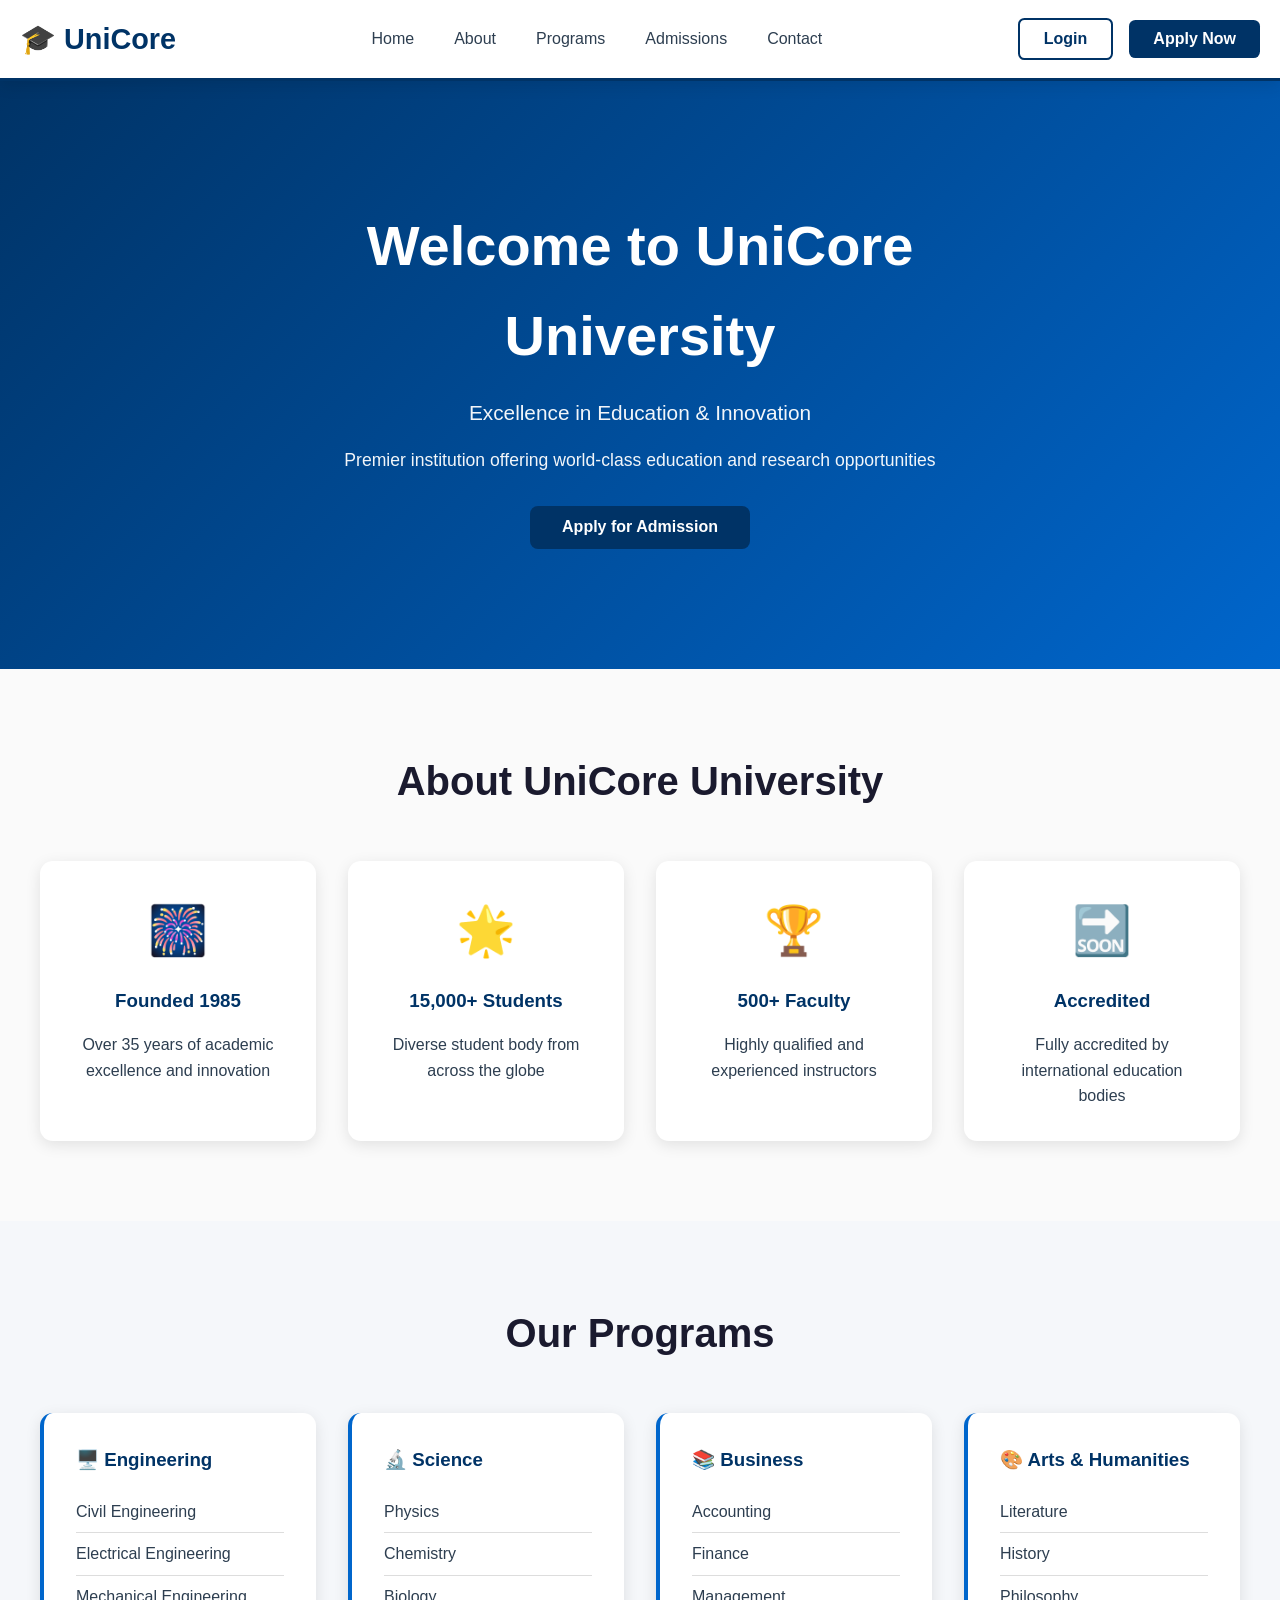
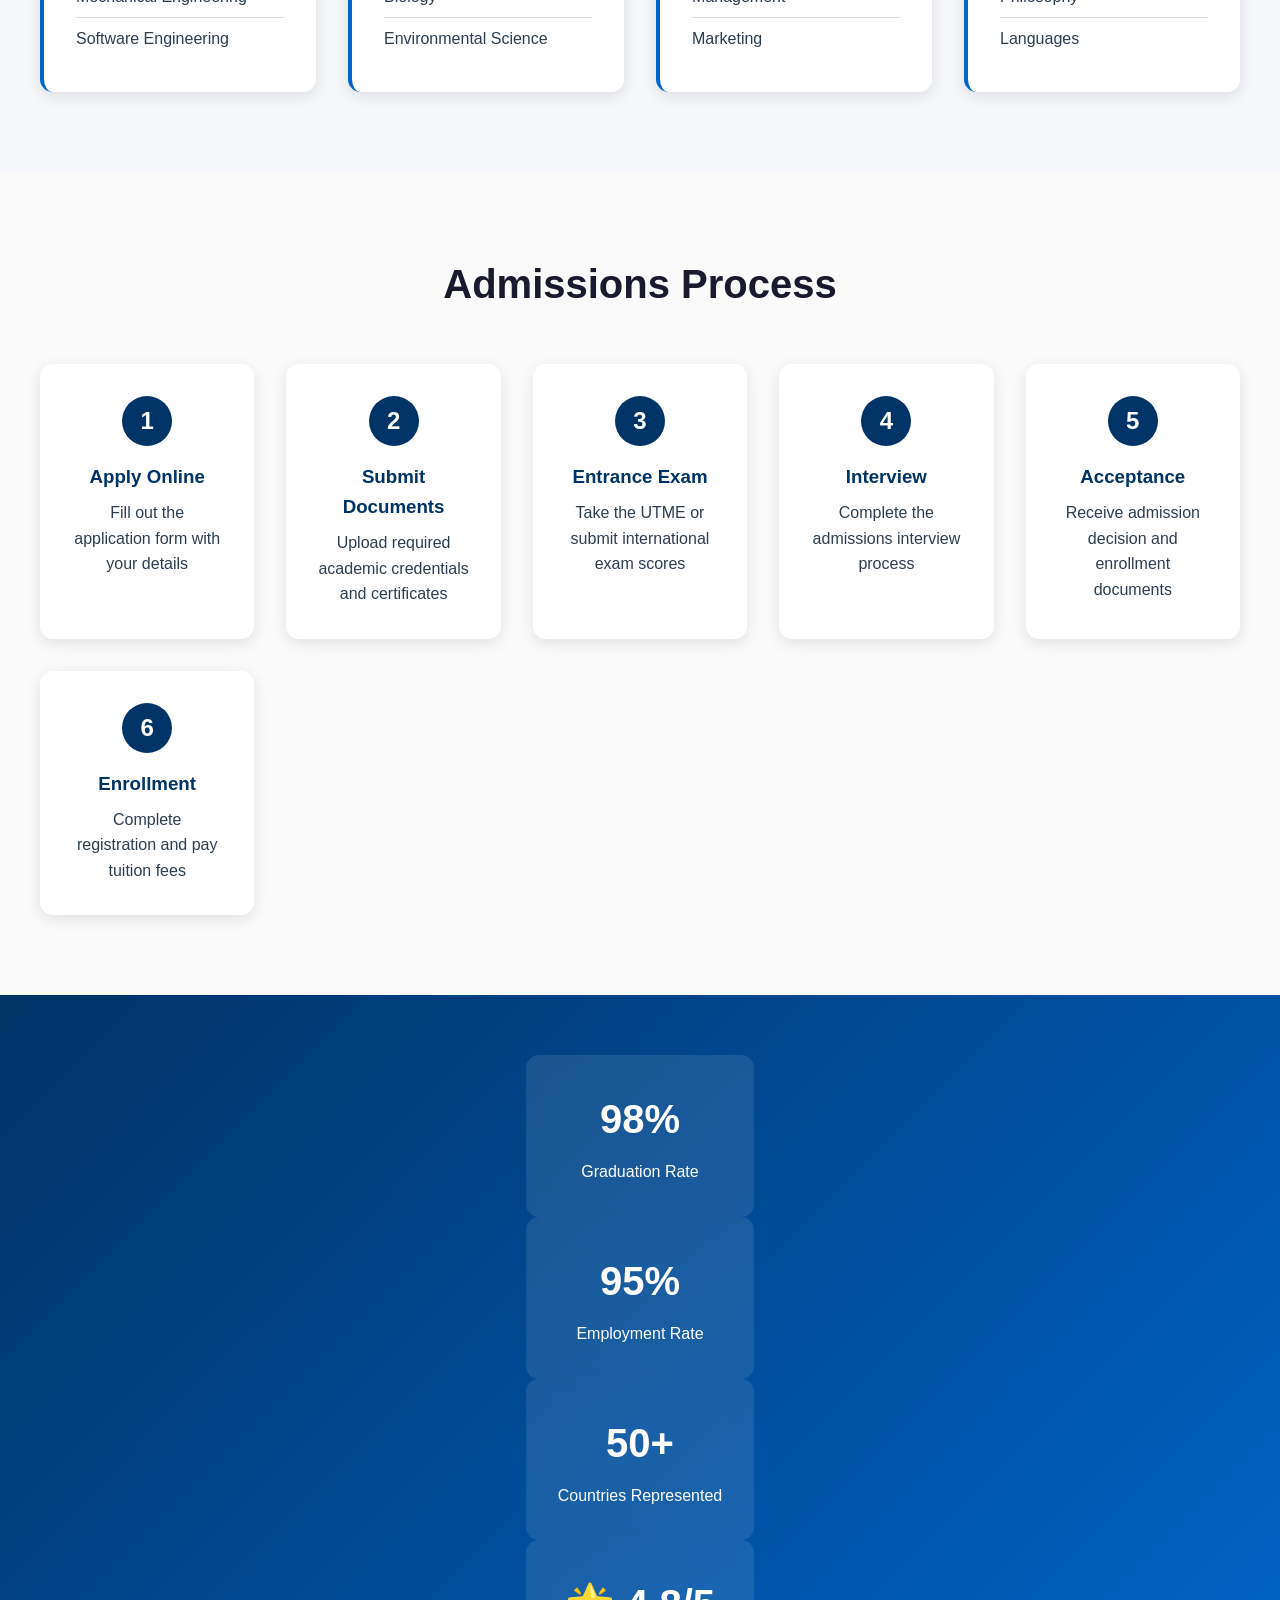
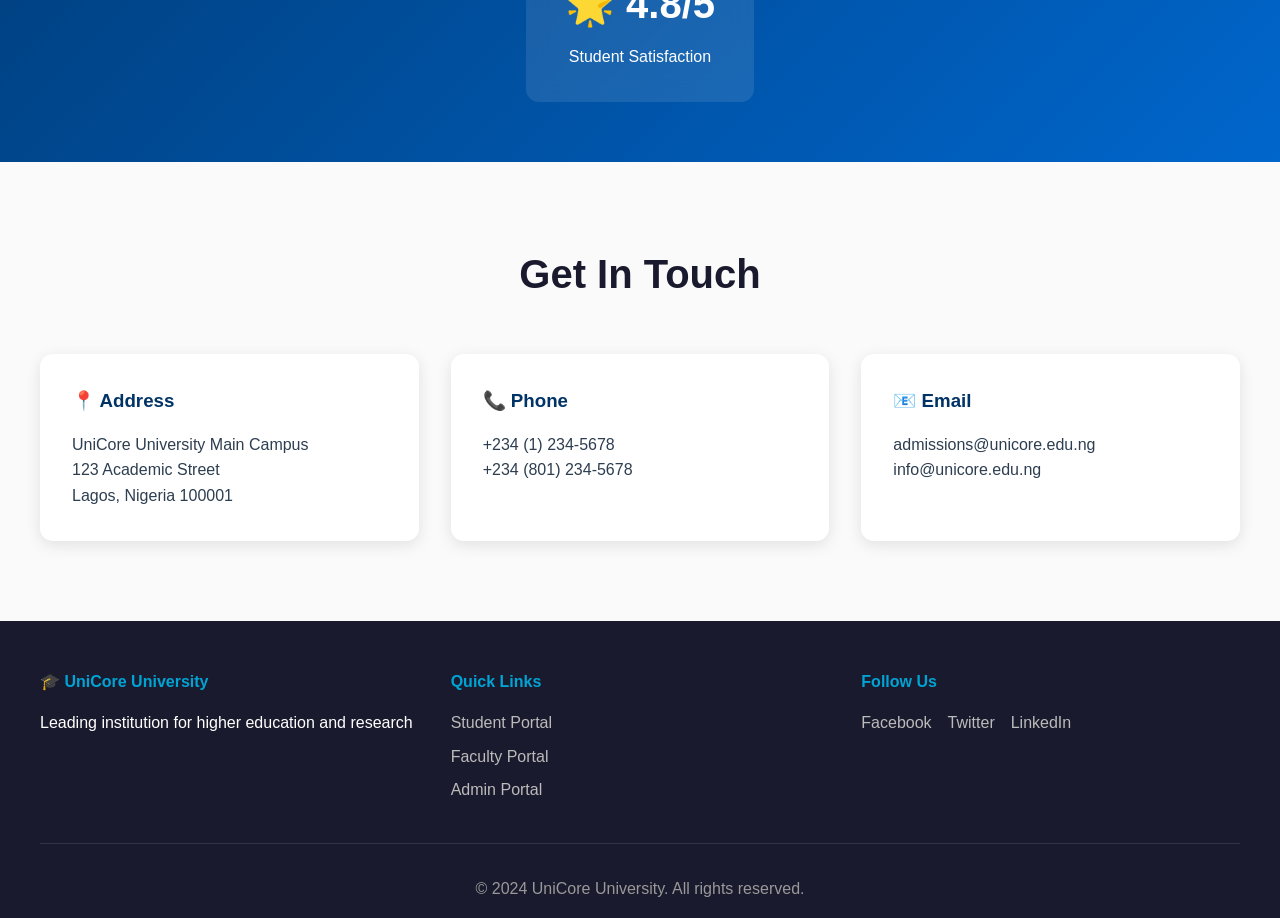
==== commit 277476ec: "Deploy complete university management system with Remita payments and invoicing" ====
--- a/index.html
+++ b/index.html
@@ -3,24 +3,24 @@
 <head>
     <meta charset="UTF-8">
     <meta name="viewport" content="width=device-width, initial-scale=1.0">
-    <title>EduHub - Complete School Portal</title>
+    <title>UniCore - University Management System</title>
     <link rel="stylesheet" href="styles.css">
 </head>
 <body>
     <!-- Navigation -->
     <nav class="navbar">
         <div class="container">
-            <div class="nav-brand">🎓 EduHub</div>
+            <div class="nav-brand">🎓 UniCore</div>
             <ul class="nav-links">
                 <li><a href="index.html">Home</a></li>
-                <li><a href="dashboard.html">Dashboard</a></li>
-                <li><a href="courses.html">Courses</a></li>
-                <li><a href="about.html">About</a></li>
-                <li><a href="contact.html">Contact</a></li>
+                <li><a href="#about">About</a></li>
+                <li><a href="#programs">Programs</a></li>
+                <li><a href="#admissions">Admissions</a></li>
+                <li><a href="#contact">Contact</a></li>
             </ul>
             <div class="nav-buttons">
                 <button class="btn-login" onclick="openModal('loginModal')">Login</button>
-                <button class="btn-signup" onclick="openModal('signupModal')">Sign Up</button>
+                <button class="btn-signup" onclick="openModal('signupModal')">Apply Now</button>
             </div>
         </div>
     </nav>
@@ -28,170 +28,166 @@
     <!-- Hero Section -->
     <section class="hero">
         <div class="hero-content">
-            <h1>Welcome to EduHub</h1>
-            <p>Your Complete School Portal Experience</p>
-            <p class="hero-subtitle">Access courses, track progress, connect with peers, and grow</p>
-            <button class="btn-primary" onclick="openModal('signupModal')">Get Started Now</button>
-        </div>
-    </section>
-
-    <!-- Features Section -->
-    <section class="features">
-        <div class="container">
-            <h2>Why Choose EduHub?</h2>
-            <div class="features-grid">
-                <div class="feature-card">
-                    <div class="feature-icon">📚</div>
-                    <h3>Extensive Courses</h3>
-                    <p>Access 500+ courses from expert instructors across all subjects.</p>
-                </div>
-                <div class="feature-card">
-                    <div class="feature-icon">👥</div>
-                    <h3>Community Learning</h3>
-                    <p>Connect with thousands of students and collaborate on projects.</p>
-                </div>
-                <div class="feature-card">
-                    <div class="feature-icon">📊</div>
-                    <h3>Progress Tracking</h3>
-                    <p>Monitor your academic progress with detailed analytics and reports.</p>
-                </div>
-                <div class="feature-card">
-                    <div class="feature-icon">🏆</div>
-                    <h3>Earn Certificates</h3>
-                    <p>Complete courses and earn recognized certificates for your portfolio.</p>
-                </div>
-                <div class="feature-card">
-                    <div class="feature-icon">⏰</div>
-                    <h3>Flexible Schedule</h3>
-                    <p>Learn at your own pace with 24/7 access to all materials.</p>
-                </div>
-                <div class="feature-card">
-                    <div class="feature-icon">🎯</div>
-                    <h3>Personalized Path</h3>
-                    <p>AI-powered recommendations based on your learning goals.</p>
-                </div>
-            </div>
-        </div>
-    </section>
-
-    <!-- Stats Section -->
-    <section class="stats">
-        <div class="container">
-            <div class="stat-card">
-                <h3>50,000+</h3>
-                <p>Active Students</p>
-            </div>
-            <div class="stat-card">
-                <h3>500+</h3>
-                <p>Available Courses</p>
-            </div>
-            <div class="stat-card">
-                <h3>100+</h3>
-                <p>Expert Instructors</p>
-            </div>
-            <div class="stat-card">
+            <h1>Welcome to UniCore University</h1>
+            <p>Excellence in Education & Innovation</p>
+            <p class="hero-subtitle">Premier institution offering world-class education and research opportunities</p>
+            <button class="btn-primary" onclick="openModal('signupModal')">Apply for Admission</button>
+        </div>
+    </section>
+
+    <!-- About Section -->
+    <section id="about" class="about-section">
+        <div class="container">
+            <h2>About UniCore University</h2>
+            <div class="about-grid">
+                <div class="about-card">
+                    <div class="about-icon">🎆</div>
+                    <h3>Founded 1985</h3>
+                    <p>Over 35 years of academic excellence and innovation</p>
+                </div>
+                <div class="about-card">
+                    <div class="about-icon">🌟</div>
+                    <h3>15,000+ Students</h3>
+                    <p>Diverse student body from across the globe</p>
+                </div>
+                <div class="about-card">
+                    <div class="about-icon">🏆</div>
+                    <h3>500+ Faculty</h3>
+                    <p>Highly qualified and experienced instructors</p>
+                </div>
+                <div class="about-card">
+                    <div class="about-icon">🔜</div>
+                    <h3>Accredited</h3>
+                    <p>Fully accredited by international education bodies</p>
+                </div>
+            </div>
+        </div>
+    </section>
+
+    <!-- Programs Section -->
+    <section id="programs" class="programs-section">
+        <div class="container">
+            <h2>Our Programs</h2>
+            <div class="programs-grid">
+                <div class="program-card">
+                    <h3>🖥️ Engineering</h3>
+                    <ul>
+                        <li>Civil Engineering</li>
+                        <li>Electrical Engineering</li>
+                        <li>Mechanical Engineering</li>
+                        <li>Software Engineering</li>
+                    </ul>
+                </div>
+                <div class="program-card">
+                    <h3>🔬 Science</h3>
+                    <ul>
+                        <li>Physics</li>
+                        <li>Chemistry</li>
+                        <li>Biology</li>
+                        <li>Environmental Science</li>
+                    </ul>
+                </div>
+                <div class="program-card">
+                    <h3>📚 Business</h3>
+                    <ul>
+                        <li>Accounting</li>
+                        <li>Finance</li>
+                        <li>Management</li>
+                        <li>Marketing</li>
+                    </ul>
+                </div>
+                <div class="program-card">
+                    <h3>🎨 Arts & Humanities</h3>
+                    <ul>
+                        <li>Literature</li>
+                        <li>History</li>
+                        <li>Philosophy</li>
+                        <li>Languages</li>
+                    </ul>
+                </div>
+            </div>
+        </div>
+    </section>
+
+    <!-- Admissions Section -->
+    <section id="admissions" class="admissions-section">
+        <div class="container">
+            <h2>Admissions Process</h2>
+            <div class="steps-container">
+                <div class="step">
+                    <div class="step-number">1</div>
+                    <h3>Apply Online</h3>
+                    <p>Fill out the application form with your details</p>
+                </div>
+                <div class="step">
+                    <div class="step-number">2</div>
+                    <h3>Submit Documents</h3>
+                    <p>Upload required academic credentials and certificates</p>
+                </div>
+                <div class="step">
+                    <div class="step-number">3</div>
+                    <h3>Entrance Exam</h3>
+                    <p>Take the UTME or submit international exam scores</p>
+                </div>
+                <div class="step">
+                    <div class="step-number">4</div>
+                    <h3>Interview</h3>
+                    <p>Complete the admissions interview process</p>
+                </div>
+                <div class="step">
+                    <div class="step-number">5</div>
+                    <h3>Acceptance</h3>
+                    <p>Receive admission decision and enrollment documents</p>
+                </div>
+                <div class="step">
+                    <div class="step-number">6</div>
+                    <h3>Enrollment</h3>
+                    <p>Complete registration and pay tuition fees</p>
+                </div>
+            </div>
+        </div>
+    </section>
+
+    <!-- Quick Stats -->
+    <section class="stats-section">
+        <div class="container">
+            <div class="stat-box">
+                <h3>98%</h3>
+                <p>Graduation Rate</p>
+            </div>
+            <div class="stat-box">
                 <h3>95%</h3>
-                <p>Success Rate</p>
-            </div>
-        </div>
-    </section>
-
-    <!-- Popular Courses Preview -->
-    <section class="courses-preview">
-        <div class="container">
-            <h2>Popular Courses</h2>
-            <div class="courses-grid">
-                <div class="course-card">
-                    <div class="course-image">🖥️</div>
-                    <h3>Web Development</h3>
-                    <p>Learn HTML, CSS, JavaScript, React, and Node.js</p>
-                    <div class="course-footer">
-                        <span class="course-badge">Beginner</span>
-                        <span class="course-students">2.5k students</span>
-                    </div>
-                </div>
-                <div class="course-card">
-                    <div class="course-image">🔬</div>
-                    <h3>Physics 101</h3>
-                    <p>Master fundamentals of physics and mechanics</p>
-                    <div class="course-footer">
-                        <span class="course-badge">Intermediate</span>
-                        <span class="course-students">1.8k students</span>
-                    </div>
-                </div>
-                <div class="course-card">
-                    <div class="course-image">📖</div>
-                    <h3>English Literature</h3>
-                    <p>Explore classic and contemporary literature</p>
-                    <div class="course-footer">
-                        <span class="course-badge">Beginner</span>
-                        <span class="course-students">3.2k students</span>
-                    </div>
-                </div>
-                <div class="course-card">
-                    <div class="course-image">🔢</div>
-                    <h3>Advanced Mathematics</h3>
-                    <p>Deep dive into calculus, algebra, and statistics</p>
-                    <div class="course-footer">
-                        <span class="course-badge">Advanced</span>
-                        <span class="course-students">1.2k students</span>
-                    </div>
-                </div>
-            </div>
-            <div class="text-center">
-                <a href="courses.html" class="btn-primary">View All Courses</a>
-            </div>
-        </div>
-    </section>
-
-    <!-- Testimonials -->
-    <section class="testimonials">
-        <div class="container">
-            <h2>What Our Students Say</h2>
-            <div class="testimonials-grid">
-                <div class="testimonial-card">
-                    <div class="stars">⭐⭐⭐⭐⭐</div>
-                    <p>"EduHub completely transformed my learning experience. The courses are comprehensive and the community is incredibly supportive!"</p>
-                    <div class="testimonial-author">
-                        <div class="author-avatar">👨‍🎓</div>
-                        <div>
-                            <h4>John Smith</h4>
-                            <p>Computer Science Student</p>
-                        </div>
-                    </div>
-                </div>
-                <div class="testimonial-card">
-                    <div class="stars">⭐⭐⭐⭐⭐</div>
-                    <p>"The instructors are experts in their field. I learned more in 3 months here than I did in a whole year elsewhere."</p>
-                    <div class="testimonial-author">
-                        <div class="author-avatar">👩‍🎓</div>
-                        <div>
-                            <h4>Sarah Johnson</h4>
-                            <p>Mathematics Student</p>
-                        </div>
-                    </div>
-                </div>
-                <div class="testimonial-card">
-                    <div class="stars">⭐⭐⭐⭐⭐</div>
-                    <p>"Best investment I made in my education. The certificate helped me get my dream job!"</p>
-                    <div class="testimonial-author">
-                        <div class="author-avatar">👨‍💼</div>
-                        <div>
-                            <h4>Mike Davis</h4>
-                            <p>Recent Graduate</p>
-                        </div>
-                    </div>
-                </div>
-            </div>
-        </div>
-    </section>
-
-    <!-- CTA Section -->
-    <section class="cta">
-        <div class="container">
-            <h2>Ready to Transform Your Education?</h2>
-            <p>Join thousands of students learning on EduHub today</p>
-            <button class="btn-primary" onclick="openModal('signupModal')">Start Free Today</button>
+                <p>Employment Rate</p>
+            </div>
+            <div class="stat-box">
+                <h3>50+</h3>
+                <p>Countries Represented</p>
+            </div>
+            <div class="stat-box">
+                <h3>🌟 4.8/5</h3>
+                <p>Student Satisfaction</p>
+            </div>
+        </div>
+    </section>
+
+    <!-- Contact Section -->
+    <section id="contact" class="contact-section">
+        <div class="container">
+            <h2>Get In Touch</h2>
+            <div class="contact-grid">
+                <div class="contact-info">
+                    <h3>📍 Address</h3>
+                    <p>UniCore University Main Campus<br>123 Academic Street<br>Lagos, Nigeria 100001</p>
+                </div>
+                <div class="contact-info">
+                    <h3>📞 Phone</h3>
+                    <p>+234 (1) 234-5678<br>+234 (801) 234-5678</p>
+                </div>
+                <div class="contact-info">
+                    <h3>📧 Email</h3>
+                    <p>admissions@unicore.edu.ng<br>info@unicore.edu.ng</p>
+                </div>
+            </div>
         </div>
     </section>
 
@@ -200,16 +196,15 @@
         <div class="container">
             <div class="footer-content">
                 <div class="footer-section">
-                    <h4>EduHub</h4>
-                    <p>Transforming education through technology and innovation.</p>
+                    <h4>🎓 UniCore University</h4>
+                    <p>Leading institution for higher education and research</p>
                 </div>
                 <div class="footer-section">
                     <h4>Quick Links</h4>
                     <ul>
-                        <li><a href="index.html">Home</a></li>
-                        <li><a href="courses.html">Courses</a></li>
-                        <li><a href="about.html">About</a></li>
-                        <li><a href="contact.html">Contact</a></li>
+                        <li><a href="#">Student Portal</a></li>
+                        <li><a href="#">Faculty Portal</a></li>
+                        <li><a href="#">Admin Portal</a></li>
                     </ul>
                 </div>
                 <div class="footer-section">
@@ -217,18 +212,12 @@
                     <div class="social-links">
                         <a href="#">Facebook</a>
                         <a href="#">Twitter</a>
-                        <a href="#">Instagram</a>
                         <a href="#">LinkedIn</a>
                     </div>
                 </div>
-                <div class="footer-section">
-                    <h4>Contact</h4>
-                    <p>Email: info@eduhub.com</p>
-                    <p>Phone: +1 (555) 123-4567</p>
-                </div>
             </div>
             <div class="footer-bottom">
-                <p>&copy; 2024 EduHub. All rights reserved.</p>
+                <p>&copy; 2024 UniCore University. All rights reserved.</p>
             </div>
         </div>
     </footer>
@@ -237,13 +226,18 @@
     <div id="loginModal" class="modal">
         <div class="modal-content">
             <span class="close" onclick="closeModal('loginModal')">&times;</span>
-            <h2>Student Login</h2>
+            <h2>Portal Login</h2>
+            <div class="role-selector">
+                <button class="role-btn active" onclick="selectRole('student')">Student</button>
+                <button class="role-btn" onclick="selectRole('faculty')">Faculty</button>
+                <button class="role-btn" onclick="selectRole('admin')">Admin</button>
+            </div>
             <form id="loginForm">
-                <input type="email" placeholder="Email Address" required>
+                <input type="text" placeholder="Matric Number / Staff ID" required>
                 <input type="password" placeholder="Password" required>
                 <button type="submit" class="btn-primary">Login</button>
             </form>
-            <p>Don't have an account? <a href="#" onclick="switchModal('loginModal', 'signupModal')">Sign up here</a></p>
+            <p class="forgot-password"><a href="#">Forgot Password?</a></p>
         </div>
     </div>
 
@@ -251,19 +245,26 @@
     <div id="signupModal" class="modal">
         <div class="modal-content">
             <span class="close" onclick="closeModal('signupModal')">&times;</span>
-            <h2>Create Your Account</h2>
+            <h2>Apply for Admission</h2>
             <form id="signupForm">
                 <input type="text" placeholder="Full Name" required>
                 <input type="email" placeholder="Email Address" required>
-                <input type="password" placeholder="Password" required>
+                <input type="tel" placeholder="Phone Number" required>
+                <select required>
+                    <option>-- Select Program --</option>
+                    <option>Civil Engineering</option>
+                    <option>Software Engineering</option>
+                    <option>Business Administration</option>
+                    <option>Computer Science</option>
+                </select>
+                <input type="password" placeholder="Create Password" required>
                 <input type="password" placeholder="Confirm Password" required>
                 <label><input type="checkbox" required> I agree to the Terms & Conditions</label>
-                <button type="submit" class="btn-primary">Sign Up</button>
+                <button type="submit" class="btn-primary">Apply Now</button>
             </form>
-            <p>Already have an account? <a href="#" onclick="switchModal('signupModal', 'loginModal')">Login here</a></p>
         </div>
     </div>
 
-    <script src="script.js"></script>
+    <script src="main.js"></script>
 </body>
 </html>
--- a/styles.css
+++ b/styles.css
@@ -1,14 +1,15 @@
 :root {
-    --primary-color: #6366f1;
-    --secondary-color: #8b5cf6;
-    --dark-color: #1f2937;
-    --light-color: #f3f4f6;
-    --text-color: #374151;
-    --border-color: #e5e7eb;
-    --shadow: 0 10px 30px rgba(0, 0, 0, 0.1);
-    --success-color: #10b981;
-    --warning-color: #f59e0b;
-    --danger-color: #ef4444;
+    --primary-color: #003366;
+    --secondary-color: #0066cc;
+    --accent-color: #00a4d4;
+    --dark-color: #1a1a2e;
+    --light-color: #f5f7fa;
+    --text-color: #2d3e50;
+    --border-color: #ddd;
+    --shadow: 0 4px 15px rgba(0, 0, 0, 0.1);
+    --success-color: #27ae60;
+    --warning-color: #f39c12;
+    --danger-color: #e74c3c;
 }
 
 * {
@@ -21,17 +22,13 @@
     font-family: 'Segoe UI', Tahoma, Geneva, Verdana, sans-serif;
     line-height: 1.6;
     color: var(--text-color);
-    background: #ffffff;
+    background: #fafafa;
 }
 
 .container {
-    max-width: 1200px;
+    max-width: 1400px;
     margin: 0 auto;
     padding: 0 20px;
-}
-
-.text-center {
-    text-align: center;
 }
 
 /* Navigation */
@@ -41,6 +38,7 @@
     position: sticky;
     top: 0;
     z-index: 100;
+    border-bottom: 3px solid var(--primary-color);
 }
 
 .navbar .container {
@@ -51,7 +49,7 @@
 }
 
 .nav-brand {
-    font-size: 1.5rem;
+    font-size: 1.8rem;
     font-weight: bold;
     color: var(--primary-color);
 }
@@ -59,24 +57,30 @@
 .nav-links {
     display: flex;
     list-style: none;
-    gap: 2rem;
+    gap: 2.5rem;
 }
 
 .nav-links a {
     text-decoration: none;
     color: var(--text-color);
+    font-weight: 500;
     transition: color 0.3s;
-    font-weight: 500;
-}
-
-.nav-links a:hover,
-.nav-links a.active {
+}
+
+.nav-links a:hover {
     color: var(--primary-color);
 }
 
 .nav-buttons {
     display: flex;
     gap: 1rem;
+    align-items: center;
+}
+
+.user-name {
+    color: var(--text-color);
+    font-weight: 500;
+    margin-right: 1rem;
 }
 
 .btn-login, .btn-signup, .btn-logout {
@@ -86,7 +90,7 @@
     cursor: pointer;
     font-size: 1rem;
     transition: all 0.3s;
-    font-weight: 500;
+    font-weight: 600;
 }
 
 .btn-login {
@@ -117,15 +121,15 @@
     border: none;
     border-radius: 0.5rem;
     font-size: 1rem;
-    font-weight: bold;
+    font-weight: 600;
     cursor: pointer;
     transition: all 0.3s;
 }
 
 .btn-primary:hover {
     background: var(--secondary-color);
-    transform: translateY(-3px);
-    box-shadow: 0 10px 20px rgba(0, 0, 0, 0.2);
+    transform: translateY(-2px);
+    box-shadow: 0 6px 20px rgba(0, 51, 102, 0.3);
 }
 
 .btn-secondary {
@@ -145,16 +149,31 @@
     color: white;
 }
 
+.btn-small {
+    background: var(--secondary-color);
+    color: white;
+    padding: 0.4rem 0.8rem;
+    border: none;
+    border-radius: 0.3rem;
+    font-size: 0.85rem;
+    cursor: pointer;
+    transition: all 0.3s;
+}
+
+.btn-small:hover {
+    background: var(--primary-color);
+}
+
 /* Hero Section */
 .hero {
     background: linear-gradient(135deg, var(--primary-color) 0%, var(--secondary-color) 100%);
     color: white;
     text-align: center;
-    padding: 100px 20px;
+    padding: 120px 20px;
 }
 
 .hero-content {
-    max-width: 700px;
+    max-width: 800px;
     margin: 0 auto;
 }
 
@@ -165,9 +184,9 @@
 }
 
 .hero p {
-    font-size: 1.5rem;
-    margin-bottom: 2rem;
-    opacity: 0.9;
+    font-size: 1.3rem;
+    margin-bottom: 1rem;
+    opacity: 0.95;
 }
 
 .hero-subtitle {
@@ -175,385 +194,238 @@
     margin-bottom: 2rem !important;
 }
 
-/* Features Section */
-.features {
+/* About Section */
+.about-section {
+    padding: 80px 20px;
+}
+
+.about-section h2 {
+    text-align: center;
+    font-size: 2.5rem;
+    margin-bottom: 3rem;
+    color: var(--dark-color);
+}
+
+.about-grid {
+    display: grid;
+    grid-template-columns: repeat(auto-fit, minmax(250px, 1fr));
+    gap: 2rem;
+}
+
+.about-card {
+    background: white;
+    padding: 2rem;
+    border-radius: 0.8rem;
+    text-align: center;
+    box-shadow: var(--shadow);
+    transition: transform 0.3s;
+}
+
+.about-card:hover {
+    transform: translateY(-10px);
+}
+
+.about-icon {
+    font-size: 3rem;
+    margin-bottom: 1rem;
+}
+
+.about-card h3 {
+    color: var(--primary-color);
+    margin-bottom: 1rem;
+}
+
+/* Programs Section */
+.programs-section {
     padding: 80px 20px;
     background: var(--light-color);
 }
 
-.features h2 {
+.programs-section h2 {
     text-align: center;
     font-size: 2.5rem;
     margin-bottom: 3rem;
     color: var(--dark-color);
 }
 
-.features-grid {
-    display: grid;
-    grid-template-columns: repeat(auto-fit, minmax(300px, 1fr));
+.programs-grid {
+    display: grid;
+    grid-template-columns: repeat(auto-fit, minmax(250px, 1fr));
     gap: 2rem;
 }
 
-.feature-card {
-    background: white;
-    padding: 2rem;
-    border-radius: 0.8rem;
-    text-align: center;
-    box-shadow: var(--shadow);
-    transition: transform 0.3s;
-}
-
-.feature-card:hover {
-    transform: translateY(-10px);
-}
-
-.feature-icon {
-    font-size: 3rem;
+.program-card {
+    background: white;
+    padding: 2rem;
+    border-radius: 0.8rem;
+    box-shadow: var(--shadow);
+    border-left: 4px solid var(--secondary-color);
+}
+
+.program-card h3 {
+    color: var(--primary-color);
     margin-bottom: 1rem;
 }
 
-.feature-card h3 {
-    margin-bottom: 1rem;
-    color: var(--dark-color);
-}
-
-/* Stats Section */
-.stats {
-    padding: 60px 20px;
-    background: white;
+.program-card ul {
+    list-style: none;
+    padding: 0;
+}
+
+.program-card li {
+    padding: 0.5rem 0;
+    border-bottom: 1px solid var(--border-color);
+}
+
+.program-card li:last-child {
+    border-bottom: none;
+}
+
+/* Admissions Steps */
+.admissions-section {
+    padding: 80px 20px;
+}
+
+.admissions-section h2 {
+    text-align: center;
+    font-size: 2.5rem;
+    margin-bottom: 3rem;
+    color: var(--dark-color);
+}
+
+.steps-container {
     display: grid;
     grid-template-columns: repeat(auto-fit, minmax(200px, 1fr));
     gap: 2rem;
 }
 
-.stat-card {
-    text-align: center;
-    padding: 2rem;
-    border-radius: 0.8rem;
+.step {
+    background: white;
+    padding: 2rem;
+    border-radius: 0.8rem;
+    text-align: center;
+    box-shadow: var(--shadow);
+}
+
+.step-number {
+    display: inline-flex;
+    align-items: center;
+    justify-content: center;
+    width: 50px;
+    height: 50px;
+    background: var(--primary-color);
+    color: white;
+    border-radius: 50%;
+    font-size: 1.5rem;
+    font-weight: bold;
+    margin-bottom: 1rem;
+}
+
+.step h3 {
+    color: var(--primary-color);
+    margin-bottom: 0.5rem;
+}
+
+/* Stats Section */
+.stats-section {
     background: linear-gradient(135deg, var(--primary-color) 0%, var(--secondary-color) 100%);
     color: white;
-    box-shadow: var(--shadow);
-}
-
-.stat-card h3 {
+    padding: 60px 20px;
+    display: grid;
+    grid-template-columns: repeat(auto-fit, minmax(200px, 1fr));
+    gap: 2rem;
+}
+
+.stat-box {
+    text-align: center;
+    padding: 2rem;
+    background: rgba(255, 255, 255, 0.1);
+    border-radius: 0.8rem;
+    backdrop-filter: blur(10px);
+}
+
+.stat-box h3 {
     font-size: 2.5rem;
     margin-bottom: 0.5rem;
 }
 
-/* Courses Section */
-.courses-preview {
+/* Contact Section */
+.contact-section {
     padding: 80px 20px;
 }
 
-.courses-preview h2 {
+.contact-section h2 {
     text-align: center;
     font-size: 2.5rem;
     margin-bottom: 3rem;
     color: var(--dark-color);
 }
 
-.courses-grid {
+.contact-grid {
     display: grid;
     grid-template-columns: repeat(auto-fit, minmax(250px, 1fr));
     gap: 2rem;
-    margin-bottom: 3rem;
-}
-
-.course-card {
-    background: white;
-    border-radius: 0.8rem;
-    overflow: hidden;
-    box-shadow: var(--shadow);
-    transition: all 0.3s;
-}
-
-.course-card:hover {
-    transform: translateY(-10px);
-    box-shadow: 0 20px 40px rgba(0, 0, 0, 0.15);
-}
-
-.course-image {
-    background: linear-gradient(135deg, var(--primary-color) 0%, var(--secondary-color) 100%);
-    color: white;
-    font-size: 3rem;
-    padding: 3rem;
-    text-align: center;
-}
-
-.course-card h3 {
-    padding: 1.5rem 1.5rem 0.5rem;
-    color: var(--dark-color);
-}
-
-.course-card p {
-    padding: 0 1.5rem 1rem;
-    font-size: 0.95rem;
-}
-
-.course-footer {
-    padding: 0 1.5rem 1.5rem;
-    display: flex;
-    justify-content: space-between;
-    align-items: center;
-}
-
-.course-badge {
-    display: inline-block;
-    padding: 0.4rem 0.8rem;
-    background: var(--light-color);
-    color: var(--primary-color);
-    border-radius: 0.3rem;
-    font-size: 0.85rem;
-    font-weight: bold;
-}
-
-.course-students {
-    font-size: 0.85rem;
-    color: #999;
-}
-
-/* Testimonials */
-.testimonials {
-    padding: 80px 20px;
-    background: var(--light-color);
-}
-
-.testimonials h2 {
-    text-align: center;
-    font-size: 2.5rem;
-    margin-bottom: 3rem;
-    color: var(--dark-color);
-}
-
-.testimonials-grid {
-    display: grid;
-    grid-template-columns: repeat(auto-fit, minmax(300px, 1fr));
+}
+
+.contact-info {
+    background: white;
+    padding: 2rem;
+    border-radius: 0.8rem;
+    box-shadow: var(--shadow);
+}
+
+.contact-info h3 {
+    color: var(--primary-color);
+    margin-bottom: 1rem;
+}
+
+/* Footer */
+.footer {
+    background: var(--dark-color);
+    color: white;
+    padding: 3rem 20px 1rem;
+}
+
+.footer-content {
+    display: grid;
+    grid-template-columns: repeat(auto-fit, minmax(200px, 1fr));
     gap: 2rem;
-}
-
-.testimonial-card {
-    background: white;
-    padding: 2rem;
-    border-radius: 0.8rem;
-    box-shadow: var(--shadow);
-}
-
-.stars {
-    font-size: 1.2rem;
+    margin-bottom: 2rem;
+}
+
+.footer-section h4 {
     margin-bottom: 1rem;
-}
-
-.testimonial-card p {
-    margin-bottom: 1.5rem;
-    font-style: italic;
-}
-
-.testimonial-author {
-    display: flex;
-    align-items: center;
-    gap: 1rem;
-}
-
-.author-avatar {
-    font-size: 2rem;
-}
-
-.testimonial-author h4 {
-    margin: 0;
-    color: var(--dark-color);
-}
-
-.testimonial-author p {
-    margin: 0;
-    font-size: 0.85rem;
-    color: #999;
-    font-style: normal;
-}
-
-/* CTA Section */
-.cta {
-    background: linear-gradient(135deg, var(--primary-color) 0%, var(--secondary-color) 100%);
-    color: white;
-    text-align: center;
-    padding: 60px 20px;
-}
-
-.cta h2 {
-    font-size: 2.5rem;
-    margin-bottom: 1rem;
-}
-
-.cta p {
-    font-size: 1.2rem;
-    margin-bottom: 2rem;
-}
-
-.cta .btn-primary {
-    background: white;
-    color: var(--primary-color);
-}
-
-/* Page Header */
-.page-header {
-    background: linear-gradient(135deg, var(--primary-color) 0%, var(--secondary-color) 100%);
-    color: white;
-    text-align: center;
-    padding: 60px 20px;
-}
-
-.page-header h1 {
-    font-size: 3rem;
-    margin-bottom: 1rem;
-}
-
-/* Courses Page */
-.courses-section {
-    padding: 40px 20px;
-}
-
-.courses-wrapper {
-    display: grid;
-    grid-template-columns: 250px 1fr;
-    gap: 3rem;
-}
-
-.courses-filter {
-    background: white;
-    padding: 2rem;
-    border-radius: 0.8rem;
-    box-shadow: var(--shadow);
-    height: fit-content;
-    position: sticky;
-    top: 100px;
-}
-
-.courses-filter h3 {
-    margin-bottom: 1.5rem;
-    color: var(--dark-color);
-}
-
-.filter-group {
-    margin-bottom: 1.5rem;
-}
-
-.filter-group label {
-    display: block;
+    color: var(--accent-color);
+}
+
+.footer-section ul {
+    list-style: none;
+}
+
+.footer-section ul li {
     margin-bottom: 0.5rem;
-    font-weight: 600;
-    color: var(--dark-color);
-}
-
-.filter-options {
-    display: flex;
-    flex-direction: column;
-    gap: 0.5rem;
-}
-
-.filter-options label {
-    display: flex;
-    align-items: center;
-    gap: 0.5rem;
-    font-weight: normal;
-    cursor: pointer;
-}
-
-.filter-group select {
-    width: 100%;
-    padding: 0.6rem;
-    border: 1px solid var(--border-color);
-    border-radius: 0.4rem;
-    font-size: 1rem;
-}
-
-.filter-group input[type="range"] {
-    width: 100%;
-}
-
-.courses-main {
-}
-
-.courses-toolbar {
+}
+
+.footer-section a {
+    color: #bbb;
+    text-decoration: none;
+    transition: color 0.3s;
+}
+
+.footer-section a:hover {
+    color: var(--accent-color);
+}
+
+.social-links {
     display: flex;
     gap: 1rem;
-    margin-bottom: 2rem;
-}
-
-.search-input {
-    flex: 1;
-    padding: 0.8rem;
-    border: 1px solid var(--border-color);
-    border-radius: 0.5rem;
-    font-size: 1rem;
-}
-
-.sort-select {
-    padding: 0.8rem;
-    border: 1px solid var(--border-color);
-    border-radius: 0.5rem;
-    font-size: 1rem;
-}
-
-.all-courses-grid {
-    display: grid;
-    grid-template-columns: repeat(auto-fill, minmax(280px, 1fr));
-    gap: 2rem;
-}
-
-.course-card-large {
-    background: white;
-    border-radius: 0.8rem;
-    overflow: hidden;
-    box-shadow: var(--shadow);
-    transition: all 0.3s;
-    display: flex;
-    flex-direction: column;
-}
-
-.course-card-large:hover {
-    transform: translateY(-10px);
-    box-shadow: 0 20px 40px rgba(0, 0, 0, 0.15);
-}
-
-.course-image {
-    background: linear-gradient(135deg, var(--primary-color) 0%, var(--secondary-color) 100%);
-    color: white;
-    font-size: 3rem;
-    padding: 3rem;
-    text-align: center;
-}
-
-.course-card-large h3 {
-    padding: 1.5rem 1.5rem 0.5rem;
-    color: var(--dark-color);
-}
-
-.course-card-large > p {
-    padding: 0 1.5rem 1rem;
-    font-size: 0.95rem;
-    flex-grow: 1;
-}
-
-.course-details {
-    padding: 0 1.5rem;
-    font-size: 0.85rem;
+}
+
+.footer-bottom {
+    text-align: center;
+    padding-top: 2rem;
+    border-top: 1px solid rgba(255, 255, 255, 0.1);
     color: #999;
-    display: flex;
-    flex-direction: column;
-    gap: 0.5rem;
-}
-
-.course-footer-large {
-    padding: 1.5rem;
-    border-top: 1px solid var(--border-color);
-    display: flex;
-    justify-content: space-between;
-    align-items: center;
-}
-
-.course-price {
-    font-size: 1.5rem;
-    font-weight: bold;
-    color: var(--primary-color);
 }
 
 /* Modals */
@@ -577,6 +449,11 @@
     border-radius: 0.8rem;
     width: 90%;
     max-width: 500px;
+    box-shadow: var(--shadow);
+}
+
+.modal-content.large {
+    max-width: 900px;
 }
 
 .close {
@@ -587,14 +464,36 @@
     cursor: pointer;
 }
 
-.close:hover,
-.close:focus {
+.close:hover {
     color: black;
 }
 
 .modal-content h2 {
     margin-bottom: 1.5rem;
     color: var(--dark-color);
+}
+
+.role-selector {
+    display: flex;
+    gap: 1rem;
+    margin-bottom: 1.5rem;
+}
+
+.role-btn {
+    flex: 1;
+    padding: 0.8rem;
+    border: 2px solid var(--border-color);
+    background: white;
+    border-radius: 0.5rem;
+    cursor: pointer;
+    transition: all 0.3s;
+    font-weight: 600;
+}
+
+.role-btn.active,
+.role-btn:hover {
+    border-color: var(--primary-color);
+    color: var(--primary-color);
 }
 
 .modal-content form {
@@ -613,49 +512,55 @@
     font-family: inherit;
 }
 
+.modal-content input:focus,
+.modal-content textarea:focus,
+.modal-content select:focus {
+    outline: none;
+    border-color: var(--primary-color);
+    box-shadow: 0 0 0 3px rgba(0, 51, 102, 0.1);
+}
+
 .modal-content label {
     display: flex;
     align-items: center;
     gap: 0.5rem;
 }
 
-.modal-content p {
+.forgot-password {
+    text-align: center;
     margin-top: 1rem;
-    text-align: center;
-}
-
-.modal-content a {
+}
+
+.forgot-password a {
     color: var(--primary-color);
     text-decoration: none;
-    cursor: pointer;
-}
-
-.modal-content a:hover {
-    text-decoration: underline;
 }
 
 /* Dashboard */
 .dashboard-container {
     display: grid;
-    grid-template-columns: 250px 1fr;
+    grid-template-columns: 280px 1fr;
     min-height: calc(100vh - 70px);
     gap: 0;
 }
 
 .dashboard-sidebar {
-    background: var(--light-color);
-    padding: 2rem;
+    background: var(--dark-color);
+    color: white;
+    padding: 2rem 1.5rem;
     border-right: 1px solid var(--border-color);
     position: sticky;
     top: 70px;
     height: fit-content;
+    max-height: calc(100vh - 70px);
+    overflow-y: auto;
 }
 
 .user-profile {
     text-align: center;
     margin-bottom: 2rem;
     padding-bottom: 2rem;
-    border-bottom: 1px solid var(--border-color);
+    border-bottom: 1px solid rgba(255, 255, 255, 0.2);
 }
 
 .user-avatar {
@@ -665,13 +570,13 @@
 
 .user-profile h3 {
     margin: 0.5rem 0;
-    color: var(--dark-color);
+    color: white;
 }
 
 .user-profile p {
     margin: 0;
     font-size: 0.9rem;
-    color: #999;
+    color: #bbb;
 }
 
 .dashboard-nav {
@@ -683,10 +588,11 @@
 .nav-item {
     display: block;
     padding: 0.8rem 1rem;
-    color: var(--text-color);
+    color: #bbb;
     text-decoration: none;
     border-radius: 0.4rem;
     transition: all 0.3s;
+    font-weight: 500;
 }
 
 .nav-item:hover,
@@ -697,6 +603,8 @@
 
 .dashboard-main {
     padding: 2rem;
+    overflow-y: auto;
+    background: white;
 }
 
 .tab-content {
@@ -705,176 +613,196 @@
 
 .tab-content.active {
     display: block;
-}
-
-.stats-grid {
+    animation: fadeIn 0.3s ease-in;
+}
+
+@keyframes fadeIn {
+    from { opacity: 0; }
+    to { opacity: 1; }
+}
+
+.dashboard-main h1 {
+    color: var(--dark-color);
+    margin-bottom: 1.5rem;
+}
+
+.welcome-card {
+    background: linear-gradient(135deg, var(--primary-color) 0%, var(--secondary-color) 100%);
+    color: white;
+    padding: 2rem;
+    border-radius: 0.8rem;
+    margin-bottom: 2rem;
+}
+
+.welcome-card h2 {
+    margin-bottom: 0.5rem;
+}
+
+.quick-stats {
     display: grid;
     grid-template-columns: repeat(auto-fit, minmax(200px, 1fr));
     gap: 1.5rem;
-    margin: 2rem 0;
-}
-
-.stat-box {
-    background: white;
-    padding: 2rem;
-    border-radius: 0.8rem;
-    box-shadow: var(--shadow);
-    text-align: center;
-}
-
-.stat-box h3 {
+    margin-bottom: 2rem;
+}
+
+.stat-card {
+    background: white;
+    padding: 1.5rem;
+    border-radius: 0.8rem;
+    box-shadow: var(--shadow);
+    text-align: center;
+    border-top: 3px solid var(--secondary-color);
+}
+
+.stat-card h3 {
     font-size: 2rem;
     color: var(--primary-color);
     margin-bottom: 0.5rem;
 }
 
+.stat-card .text-danger {
+    color: var(--danger-color);
+    font-weight: bold;
+    text-decoration: none;
+    cursor: pointer;
+}
+
 .dashboard-section {
     background: white;
     padding: 2rem;
     border-radius: 0.8rem;
     box-shadow: var(--shadow);
-    margin: 2rem 0;
+    margin-bottom: 2rem;
 }
 
 .dashboard-section h2 {
+    color: var(--dark-color);
     margin-bottom: 1.5rem;
-    color: var(--dark-color);
 }
 
 .courses-list {
     display: flex;
     flex-direction: column;
-    gap: 1.5rem;
+    gap: 1rem;
 }
 
 .course-item {
+    display: flex;
+    justify-content: space-between;
+    align-items: center;
     padding: 1.5rem;
     border: 1px solid var(--border-color);
     border-radius: 0.5rem;
-}
-
-.course-header {
+    background: white;
+    transition: all 0.3s;
+}
+
+.course-item:hover {
+    box-shadow: var(--shadow);
+}
+
+.course-info h3 {
+    margin: 0 0 0.5rem;
+    color: var(--dark-color);
+}
+
+.course-info p {
+    margin: 0;
+    color: #666;
+    font-size: 0.9rem;
+}
+
+.course-status {
+    font-weight: bold;
+    color: var(--primary-color);
+}
+
+.course-actions {
     display: flex;
-    justify-content: space-between;
-    align-items: center;
-    margin-bottom: 1rem;
-}
-
-.course-header h3 {
-    margin: 0;
-    color: var(--dark-color);
-}
-
-.progress-badge {
-    background: var(--primary-color);
-    color: white;
-    padding: 0.4rem 0.8rem;
-    border-radius: 0.3rem;
-    font-weight: bold;
-    font-size: 0.9rem;
-}
-
-.progress-bar {
-    width: 100%;
-    height: 8px;
-    background: var(--border-color);
-    border-radius: 4px;
-    overflow: hidden;
-    margin-bottom: 0.5rem;
-}
-
-.progress {
-    height: 100%;
-    background: linear-gradient(90deg, var(--primary-color), var(--secondary-color));
-    border-radius: 4px;
-}
-
-.deadlines-list {
+    gap: 0.5rem;
+}
+
+.announcements {
     display: flex;
     flex-direction: column;
     gap: 1rem;
 }
 
-.deadline-item {
+.announcement {
     padding: 1rem;
-    border-left: 4px solid var(--border-color);
-    background: #fafafa;
+    border-left: 4px solid var(--secondary-color);
+    background: #f9f9f9;
     border-radius: 0.4rem;
 }
 
-.deadline-item.urgent {
-    border-left-color: var(--danger-color);
-    background: #fff5f5;
-}
-
-.due-date {
-    display: inline-block;
-    background: var(--primary-color);
-    color: white;
+.announcement-date {
+    font-size: 0.8rem;
+    color: #999;
+    font-weight: bold;
+}
+
+.announcement h4 {
+    margin: 0.5rem 0;
+    color: var(--dark-color);
+}
+
+.announcement p {
+    margin: 0;
+    color: #666;
+    font-size: 0.9rem;
+}
+
+/* Courses Detailed */
+.courses-detailed {
+    display: grid;
+    grid-template-columns: repeat(auto-fill, minmax(300px, 1fr));
+    gap: 2rem;
+}
+
+.course-card-detailed {
+    background: white;
+    padding: 2rem;
+    border-radius: 0.8rem;
+    box-shadow: var(--shadow);
+    border-left: 5px solid var(--secondary-color);
+}
+
+.course-header-detailed {
+    display: flex;
+    justify-content: space-between;
+    align-items: start;
+    margin-bottom: 1rem;
+}
+
+.course-header-detailed h3 {
+    margin: 0;
+    color: var(--dark-color);
+}
+
+.course-code {
+    background: var(--light-color);
+    color: var(--primary-color);
     padding: 0.3rem 0.8rem;
     border-radius: 0.3rem;
+    font-size: 0.85rem;
     font-weight: bold;
-    font-size: 0.8rem;
-    margin-bottom: 0.5rem;
-}
-
-.deadline-item h4 {
-    margin: 0.5rem 0;
-    color: var(--dark-color);
-}
-
-.deadline-item p {
-    margin: 0;
-    color: #999;
-}
-
-.assignments-list {
-    display: flex;
-    flex-direction: column;
-    gap: 1.5rem;
-}
-
-.assignment-card {
-    padding: 1.5rem;
-    border: 1px solid var(--border-color);
-    border-radius: 0.5rem;
-    display: flex;
-    justify-content: space-between;
-    align-items: center;
-}
-
-.assignment-card h3 {
-    margin: 0 0 0.5rem;
-    color: var(--dark-color);
-}
-
-.assignment-card p {
-    margin: 0;
-    color: #999;
-    font-size: 0.9rem;
-}
-
-.assignment-footer {
-    display: flex;
-    gap: 1rem;
-    align-items: center;
-}
-
-.assignment-card.pending {
-    border-left: 4px solid var(--warning-color);
-}
-
-.assignment-card.completed {
-    border-left: 4px solid var(--success-color);
-}
-
-.status {
-    font-weight: bold;
-    font-size: 0.9rem;
-}
-
+}
+
+.course-card-detailed p {
+    margin: 0.8rem 0;
+    color: #666;
+}
+
+.course-card-detailed strong {
+    color: var(--dark-color);
+}
+
+/* Grades Table */
 .grades-table {
     overflow-x: auto;
+    background: white;
+    border-radius: 0.8rem;
+    box-shadow: var(--shadow);
 }
 
 table {
@@ -891,6 +819,7 @@
     text-align: left;
     font-weight: bold;
     color: var(--dark-color);
+    border-bottom: 2px solid var(--border-color);
 }
 
 table td {
@@ -902,83 +831,281 @@
     background: var(--light-color);
 }
 
-.certificates-grid {
-    display: grid;
-    grid-template-columns: repeat(auto-fill, minmax(250px, 1fr));
+/* Attendance */
+.attendance-summary {
+    display: grid;
+    grid-template-columns: repeat(auto-fit, minmax(200px, 1fr));
+    gap: 1.5rem;
+    margin-bottom: 2rem;
+}
+
+.attendance-stat {
+    background: linear-gradient(135deg, var(--success-color) 0%, #229954 100%);
+    color: white;
+    padding: 2rem;
+    border-radius: 0.8rem;
+    text-align: center;
+}
+
+.attendance-stat h3 {
+    font-size: 2.5rem;
+    margin-bottom: 0.5rem;
+}
+
+.attendance-table {
+    overflow-x: auto;
+}
+
+/* Fees Section */
+.fees-summary {
+    display: grid;
+    grid-template-columns: repeat(auto-fit, minmax(250px, 1fr));
     gap: 2rem;
-}
-
-.certificate-card {
+    margin-bottom: 2rem;
+}
+
+.fee-card {
+    background: white;
+    padding: 2rem;
+    border-radius: 0.8rem;
+    box-shadow: var(--shadow);
+    text-align: center;
+    border-top: 4px solid var(--border-color);
+}
+
+.fee-card.outstanding {
+    border-top-color: var(--danger-color);
+}
+
+.fee-card.paid {
+    border-top-color: var(--success-color);
+}
+
+.fee-card .amount {
+    font-size: 2rem;
+    font-weight: bold;
+    color: var(--primary-color);
+    margin: 0.5rem 0;
+}
+
+.fees-breakdown {
+    background: white;
+    padding: 2rem;
+    border-radius: 0.8rem;
+    box-shadow: var(--shadow);
+    margin-bottom: 2rem;
+}
+
+.fees-breakdown h2 {
+    color: var(--dark-color);
+    margin-bottom: 1.5rem;
+}
+
+.badge {
+    display: inline-block;
+    padding: 0.4rem 0.8rem;
+    border-radius: 0.3rem;
+    font-size: 0.85rem;
+    font-weight: bold;
+}
+
+.badge.paid {
+    background: #d4edda;
+    color: #155724;
+}
+
+.badge.pending {
+    background: #fff3cd;
+    color: #856404;
+}
+
+.badge.success {
+    background: #d4edda;
+    color: #155724;
+}
+
+.payment-section {
+    background: white;
+    padding: 2rem;
+    border-radius: 0.8rem;
+    box-shadow: var(--shadow);
+    margin-bottom: 2rem;
+}
+
+.payment-section h2 {
+    color: var(--dark-color);
+    margin-bottom: 1.5rem;
+}
+
+.payment-options {
+    display: grid;
+    grid-template-columns: repeat(auto-fit, minmax(300px, 1fr));
+    gap: 2rem;
+}
+
+.payment-card {
     background: linear-gradient(135deg, var(--primary-color) 0%, var(--secondary-color) 100%);
     color: white;
     padding: 2rem;
     border-radius: 0.8rem;
-    text-align: center;
-    box-shadow: var(--shadow);
-}
-
-.certificate-icon {
-    font-size: 3rem;
-    margin-bottom: 1rem;
-}
-
-.certificate-card h3 {
+}
+
+.payment-card h3 {
+    margin-top: 0;
     margin-bottom: 0.5rem;
-    color: white;
-}
-
-.certificate-card p {
+}
+
+.payment-card p {
     margin-bottom: 1rem;
     opacity: 0.9;
 }
 
-.messages-list {
-    display: flex;
-    flex-direction: column;
-    gap: 1rem;
-}
-
-.message-item {
+.payment-card input {
+    width: 100%;
+    padding: 0.8rem;
+    border: none;
+    border-radius: 0.4rem;
+    margin-bottom: 1rem;
+    font-size: 1rem;
+}
+
+.payment-card .btn-primary {
+    width: 100%;
+    background: white;
+    color: var(--primary-color);
+}
+
+.payment-card .btn-primary:hover {
+    background: #f0f0f0;
+}
+
+.recent-payments {
+    background: white;
+    padding: 2rem;
+    border-radius: 0.8rem;
+    box-shadow: var(--shadow);
+}
+
+.recent-payments h2 {
+    color: var(--dark-color);
+    margin-bottom: 1.5rem;
+}
+
+.recent-payments a {
+    color: var(--primary-color);
+    text-decoration: none;
+    font-weight: bold;
+}
+
+.recent-payments a:hover {
+    text-decoration: underline;
+}
+
+/* Transcript */
+.transcript-preview {
+    background: white;
+    padding: 3rem;
+    border-radius: 0.8rem;
+    box-shadow: var(--shadow);
+    margin-top: 1.5rem;
+    border: 2px solid var(--primary-color);
+}
+
+.transcript-preview h2 {
+    text-align: center;
+    color: var(--dark-color);
+    margin-bottom: 2rem;
+    font-size: 1.5rem;
+}
+
+.transcript-info {
+    background: var(--light-color);
+    padding: 2rem;
+    border-radius: 0.5rem;
+    margin-bottom: 2rem;
+}
+
+.transcript-info p {
+    margin: 0.8rem 0;
+    color: var(--text-color);
+}
+
+/* Schedule */
+.schedule-grid {
+    display: grid;
+    grid-template-columns: repeat(auto-fit, minmax(280px, 1fr));
+    gap: 2rem;
+}
+
+.schedule-day {
+    background: white;
     padding: 1.5rem;
-    border: 1px solid var(--border-color);
+    border-radius: 0.8rem;
+    box-shadow: var(--shadow);
+}
+
+.schedule-day h3 {
+    color: var(--primary-color);
+    margin-bottom: 1rem;
+    border-bottom: 2px solid var(--secondary-color);
+    padding-bottom: 0.5rem;
+}
+
+.schedule-item {
+    background: var(--light-color);
+    padding: 1rem;
     border-radius: 0.5rem;
-    display: flex;
-    gap: 1rem;
-}
-
-.message-item.unread {
-    background: #f0f4ff;
-    border-left: 4px solid var(--primary-color);
-}
-
-.message-avatar {
-    font-size: 2rem;
-    min-width: 40px;
-    text-align: center;
-}
-
-.message-content h4 {
-    margin: 0 0 0.5rem;
-    color: var(--dark-color);
-}
-
-.message-content p {
+    margin-bottom: 0.8rem;
+    border-left: 3px solid var(--secondary-color);
+}
+
+.schedule-item p {
+    margin: 0;
+    color: var(--text-color);
+    font-size: 0.9rem;
+}
+
+/* Library */
+.library-info {
+    display: grid;
+    grid-template-columns: repeat(auto-fit, minmax(200px, 1fr));
+    gap: 1.5rem;
+    margin-bottom: 2rem;
+}
+
+.library-card {
+    background: linear-gradient(135deg, var(--secondary-color) 0%, var(--accent-color) 100%);
+    color: white;
+    padding: 2rem;
+    border-radius: 0.8rem;
+    text-align: center;
+}
+
+.library-card .number {
+    font-size: 2.5rem;
+    font-weight: bold;
     margin: 0.5rem 0;
-    color: var(--text-color);
-}
-
-.message-time {
-    display: block;
-    margin-top: 0.5rem;
-    font-size: 0.8rem;
-    color: #999;
-}
-
-.settings-form {
-    background: white;
-    padding: 2rem;
-    border-radius: 0.8rem;
-    box-shadow: var(--shadow);
+}
+
+.borrowed-books {
+    background: white;
+    padding: 2rem;
+    border-radius: 0.8rem;
+    box-shadow: var(--shadow);
+}
+
+.borrowed-books h2 {
+    color: var(--dark-color);
+    margin-bottom: 1.5rem;
+}
+
+/* Profile */
+.profile-form {
+    background: white;
+    padding: 2rem;
+    border-radius: 0.8rem;
+    box-shadow: var(--shadow);
+    max-width: 600px;
 }
 
 .form-group {
@@ -1008,284 +1135,92 @@
 .form-group select:focus {
     outline: none;
     border-color: var(--primary-color);
-    box-shadow: 0 0 0 3px rgba(99, 102, 241, 0.1);
-}
-
-/* About Page */
-.about-section {
-    padding: 60px 20px;
-}
-
-.about-content {
-    max-width: 800px;
-    margin: 0 auto 3rem;
-    background: white;
-    padding: 2rem;
-    border-radius: 0.8rem;
-    box-shadow: var(--shadow);
-}
-
-.about-content h2 {
-    color: var(--primary-color);
-    margin-bottom: 1rem;
-}
-
-.team-section {
-    padding: 60px 20px;
+    box-shadow: 0 0 0 3px rgba(0, 51, 102, 0.1);
+}
+
+.form-group input:disabled {
     background: var(--light-color);
-}
-
-.team-section h2 {
-    text-align: center;
-    font-size: 2.5rem;
-    margin-bottom: 3rem;
-    color: var(--dark-color);
-}
-
-.team-grid {
-    display: grid;
-    grid-template-columns: repeat(auto-fit, minmax(250px, 1fr));
-    gap: 2rem;
-}
-
-.team-member {
-    background: white;
-    padding: 2rem;
-    border-radius: 0.8rem;
-    text-align: center;
-    box-shadow: var(--shadow);
-}
-
-.member-avatar {
-    font-size: 4rem;
-    margin-bottom: 1rem;
-}
-
-.team-member h3 {
-    color: var(--dark-color);
-    margin-bottom: 0.5rem;
-}
-
-.team-member p {
-    margin: 0.5rem 0;
-}
-
-.member-bio {
-    font-size: 0.9rem;
-    color: #999;
-    font-style: italic;
-}
-
-.values-section {
-    padding: 60px 20px;
-}
-
-.values-section h2 {
-    text-align: center;
-    font-size: 2.5rem;
-    margin-bottom: 3rem;
-    color: var(--dark-color);
-}
-
-.values-grid {
-    display: grid;
-    grid-template-columns: repeat(auto-fit, minmax(250px, 1fr));
-    gap: 2rem;
-}
-
-.value-card {
-    background: white;
-    padding: 2rem;
-    border-radius: 0.8rem;
-    text-align: center;
-    box-shadow: var(--shadow);
-    transition: transform 0.3s;
-}
-
-.value-card:hover {
-    transform: translateY(-10px);
-}
-
-.value-icon {
-    font-size: 3rem;
-    margin-bottom: 1rem;
-}
-
-/* Contact Page */
-.contact-section {
-    padding: 60px 20px;
-}
-
-.contact-wrapper {
-    display: grid;
-    grid-template-columns: 1fr 1fr;
-    gap: 3rem;
-}
-
-.contact-info h2,
-.contact-form-container h2 {
-    color: var(--primary-color);
-    margin-bottom: 2rem;
-}
-
-.info-item {
-    margin-bottom: 2rem;
-}
-
-.info-item h3 {
-    color: var(--dark-color);
-    margin-bottom: 0.5rem;
-}
-
-.info-item p {
-    margin: 0.25rem 0;
-    color: var(--text-color);
-}
-
-.info-item a {
-    color: var(--primary-color);
-    text-decoration: none;
-}
-
-.info-item a:hover {
-    text-decoration: underline;
-}
-
-.contact-form-container {
-    background: white;
-    padding: 2rem;
-    border-radius: 0.8rem;
-    box-shadow: var(--shadow);
-}
-
-.contact-form {
-    display: flex;
-    flex-direction: column;
-    gap: 1.5rem;
-}
-
-.contact-form input,
-.contact-form textarea,
-.contact-form select {
-    padding: 0.8rem;
+    cursor: not-allowed;
+}
+
+/* Invoice */
+.invoice-content {
+    background: white;
+    padding: 2rem;
     border: 1px solid var(--border-color);
     border-radius: 0.5rem;
-    font-size: 1rem;
-    font-family: inherit;
-}
-
-.contact-form input:focus,
-.contact-form textarea:focus,
-.contact-form select:focus {
-    outline: none;
-    border-color: var(--primary-color);
-}
-
-.faq-section {
-    padding: 60px 20px;
-    background: var(--light-color);
-}
-
-.faq-section h2 {
-    text-align: center;
-    font-size: 2.5rem;
-    margin-bottom: 3rem;
-    color: var(--dark-color);
-}
-
-.faq-grid {
+    margin-bottom: 1rem;
+}
+
+.invoice-content h2 {
+    text-align: center;
+    color: var(--dark-color);
+    margin-bottom: 2rem;
+}
+
+/* Admin Specific */
+.admin-stats {
     display: grid;
     grid-template-columns: repeat(auto-fit, minmax(250px, 1fr));
-    gap: 2rem;
-}
-
-.faq-item {
-    background: white;
-    padding: 2rem;
-    border-radius: 0.8rem;
-    box-shadow: var(--shadow);
-}
-
-.faq-item h3 {
-    color: var(--primary-color);
-    margin-bottom: 1rem;
-}
-
-/* Footer */
-.footer {
-    background: var(--dark-color);
-    color: white;
-    padding: 3rem 20px 1rem;
-}
-
-.footer-content {
+    gap: 1.5rem;
+    margin-bottom: 2rem;
+}
+
+.payment-summary {
+    display: grid;
+    grid-template-columns: repeat(auto-fit, minmax(200px, 1fr));
+    gap: 1.5rem;
+    margin-bottom: 2rem;
+}
+
+.payment-stat {
+    background: linear-gradient(135deg, var(--primary-color) 0%, var(--secondary-color) 100%);
+    color: white;
+    padding: 2rem;
+    border-radius: 0.8rem;
+    text-align: center;
+}
+
+.payment-stat h3 {
+    font-size: 2rem;
+    margin-bottom: 0.5rem;
+}
+
+.reports-menu {
     display: grid;
     grid-template-columns: repeat(auto-fit, minmax(250px, 1fr));
-    gap: 2rem;
-    margin-bottom: 2rem;
-}
-
-.footer-section h4 {
-    margin-bottom: 1rem;
-}
-
-.footer-section ul {
-    list-style: none;
-}
-
-.footer-section ul li {
-    margin-bottom: 0.5rem;
-}
-
-.footer-section a {
-    color: #ccc;
-    text-decoration: none;
-    transition: color 0.3s;
-}
-
-.footer-section a:hover {
-    color: var(--primary-color);
-}
-
-.footer-bottom {
-    text-align: center;
-    padding-top: 2rem;
-    border-top: 1px solid rgba(255, 255, 255, 0.1);
-    color: #999;
-}
-
-/* Responsive Design */
+    gap: 1.5rem;
+}
+
+.reports-menu .btn-secondary {
+    width: 100%;
+    padding: 1.5rem;
+    text-align: left;
+}
+
+/* Responsive */
 @media (max-width: 768px) {
+    .dashboard-container {
+        grid-template-columns: 1fr;
+    }
+
+    .dashboard-sidebar {
+        position: static;
+        max-height: none;
+    }
+
     .nav-links {
         gap: 1rem;
-        font-size: 0.9rem;
     }
 
     .hero h1 {
         font-size: 2rem;
     }
 
-    .hero p {
-        font-size: 1.1rem;
-    }
-
-    .courses-wrapper {
-        grid-template-columns: 1fr;
-    }
-
-    .courses-filter {
-        position: static;
-    }
-
-    .dashboard-container {
-        grid-template-columns: 1fr;
-    }
-
-    .dashboard-sidebar {
-        position: static;
-    }
-
-    .contact-wrapper {
+    .about-grid,
+    .programs-grid,
+    .steps-container,
+    .quick-stats {
         grid-template-columns: 1fr;
     }
 }
@@ -1295,28 +1230,15 @@
         display: none;
     }
 
-    .nav-buttons {
-        flex-direction: column;
-        gap: 0.5rem;
+    .hero {
+        padding: 60px 20px;
     }
 
     .hero h1 {
         font-size: 1.5rem;
     }
 
-    .hero p {
-        font-size: 1rem;
-    }
-
-    .hero {
-        padding: 50px 20px;
-    }
-
-    .courses-toolbar {
-        flex-direction: column;
-    }
-
-    .all-courses-grid {
-        grid-template-columns: 1fr;
+    .modal-content {
+        width: 95%;
     }
 }
